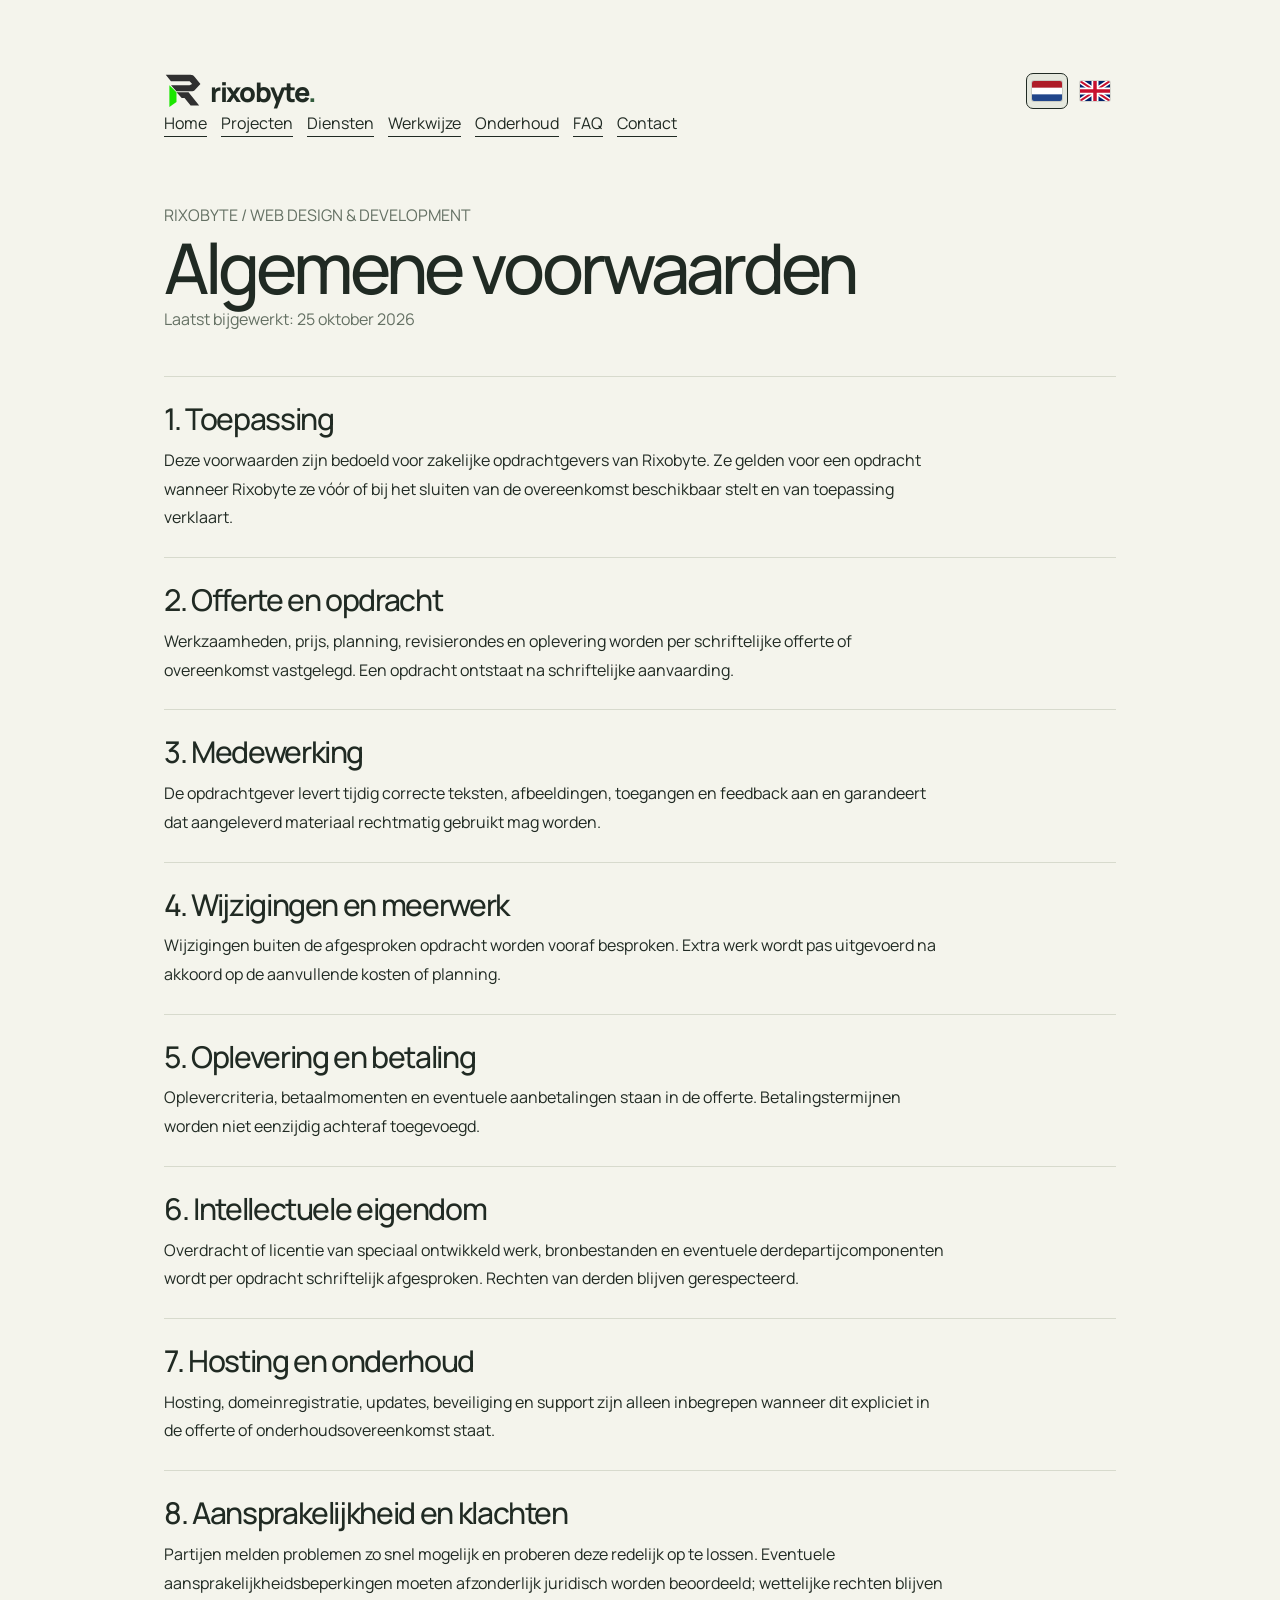
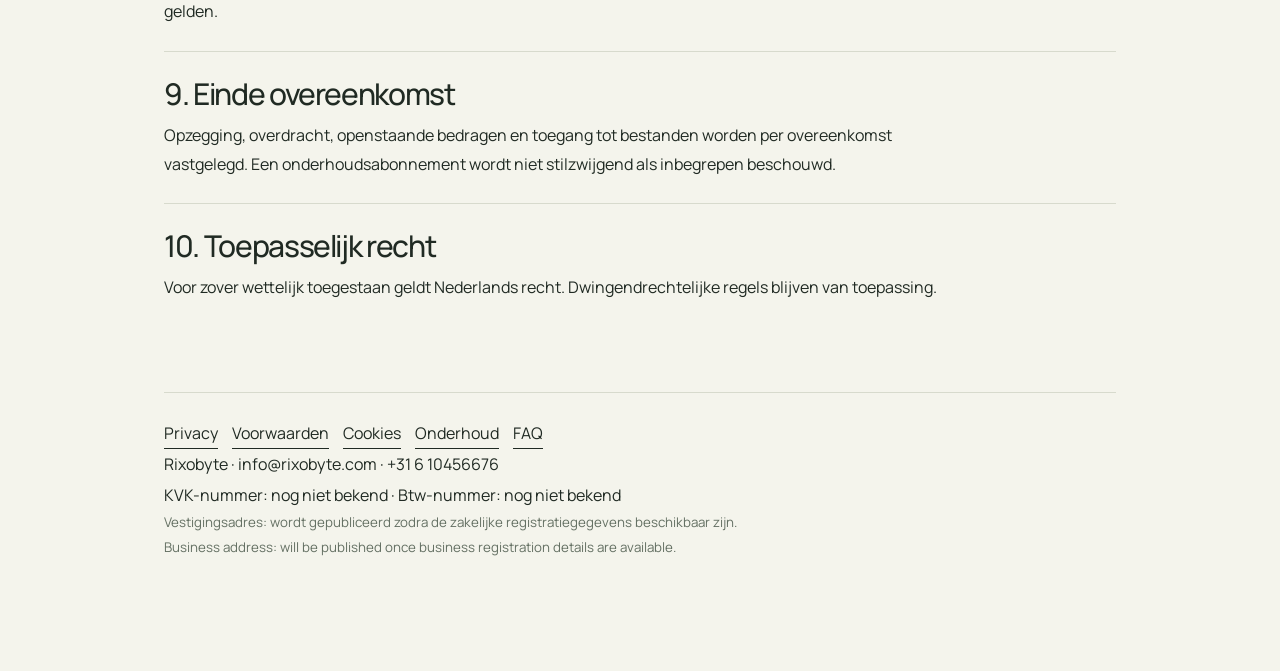
==== algemene-voorwaarden.html @ ba8b885a "Keep new logo on website; original logo only for social profiles" ====
<!doctype html><html lang="nl"><head><meta charset="utf-8"><meta name="viewport" content="width=device-width,initial-scale=1"><meta name="theme-color" content="#f4f4ec"><meta name="description" content="Lees de algemene voorwaarden van Rixobyte voor websiteontwikkeling, offertes, oplevering, betaling en onderhoud."><title>Algemene voorwaarden | Rixobyte</title><link rel="icon" type="image/svg+xml" href="rixobyte-new-logo.svg"><link rel="stylesheet" href="styles.css"><style>.legal-wrap{max-width:1000px;margin:0 auto;padding:72px 24px 110px}.legal-top{display:flex;justify-content:space-between;align-items:center;gap:20px;flex-wrap:wrap}.legal-nav,.legal-links{display:flex;flex-wrap:wrap;gap:14px}.legal-nav a,.legal-links a{color:inherit;text-decoration:none;border-bottom:1px solid currentColor}.legal-hero{margin:65px 0 44px}.legal-hero p{color:#647063}.legal-hero h1{font-size:clamp(36px,6vw,70px);letter-spacing:-.055em;line-height:1.1}.legal-card{padding:25px 0;border-top:1px solid #d7dacd}.legal-card h2{font-size:clamp(21px,3vw,30px);margin:0 0 10px}.legal-card p{line-height:1.8;max-width:780px}.legal-footer{margin-top:65px;padding-top:25px;border-top:1px solid #d7dacd;line-height:1.9}.legal-footer small{display:block;color:#647063}.legal-en{display:none}html[lang=en] .legal-en{display:block}html[lang=en] .legal-nl{display:none}@media(max-width:600px){.legal-wrap{padding-top:30px}.legal-nav{gap:9px;font-size:13px}}</style><link rel="canonical" href="https://www.rixobyte.com/algemene-voorwaarden.html">
<meta property="og:image" content="https://www.rixobyte.com/rixobyte-new-logo.svg">
<meta property="og:image:alt" content="Rixobyte logo">
<meta name="twitter:card" content="summary_large_image">
<meta property="og:title" content="Algemene voorwaarden | Rixobyte">
<meta property="og:description" content="Lees de algemene voorwaarden van Rixobyte voor websiteontwikkeling, offertes, oplevering, betaling en onderhoud.">
<meta property="og:type" content="website">
<meta property="og:url" content="https://www.rixobyte.com/algemene-voorwaarden.html">
</head><body data-site-page="legalTerms"><main class="legal-wrap"><div class="legal-top"><a class="brand" href="index.html" aria-label="Rixobyte home"><img src="rixobyte-new-logo.svg" width="42" height="42" alt=""><span>rixobyte<span class="brand-dot">.</span></span></a><div class="language-switch legal-language-switch" role="group" aria-label="Taal kiezen" data-site-aria-label="chooseLanguage"><button type="button" data-lang="nl" lang="nl" aria-label="Nederlands" title="Nederlands" aria-pressed="true"><svg viewBox="0 0 30 20" aria-hidden="true" focusable="false"><rect width="30" height="20" fill="#21468B"/><rect width="30" height="13.333" fill="#fff"/><rect width="30" height="6.667" fill="#AE1C28"/></svg></button><button type="button" data-lang="en" lang="en" aria-label="English" title="English" aria-pressed="false"><svg viewBox="0 0 30 20" aria-hidden="true" focusable="false"><rect width="30" height="20" fill="#012169"/><path d="M0 0L30 20M30 0L0 20" stroke="#fff" stroke-width="5"/><path d="M0 0L30 20M30 0L0 20" stroke="#C8102E" stroke-width="2"/><path d="M15 0V20M0 10H30" stroke="#fff" stroke-width="7"/><path d="M15 0V20M0 10H30" stroke="#C8102E" stroke-width="3.5"/></svg></button></div></div><nav class="legal-nav" aria-label="Navigatie" data-site-aria-label="navigation"><a href="index.html" data-site-i18n="navHome">Home</a><a href="index.html#projecten" data-site-i18n="navProjects">Projecten</a><a href="index.html#diensten" data-site-i18n="navServices">Diensten</a><a href="index.html#werkwijze" data-site-i18n="navProcess">Werkwijze</a><a href="website-onderhoud.html" data-site-i18n="navMaintenance">Onderhoud</a><a href="veelgestelde-vragen.html" data-site-i18n="navFaq">FAQ</a><a href="index.html#offerte" data-site-i18n="navContact">Contact</a></nav><header class="legal-hero"><p>RIXOBYTE / WEB DESIGN & DEVELOPMENT</p><h1 class="legal-nl">Algemene voorwaarden</h1><h1 class="legal-en">Terms and conditions</h1><p class="legal-nl">Laatst bijgewerkt: 25 oktober 2026</p><p class="legal-en">Last updated: 25 October 2026</p></header><section class="legal-card"><h2 class="legal-nl">1. Toepassing</h2><h2 class="legal-en">1. Scope</h2><p class="legal-nl">Deze voorwaarden zijn bedoeld voor zakelijke opdrachtgevers van Rixobyte. Ze gelden voor een opdracht wanneer Rixobyte ze vóór of bij het sluiten van de overeenkomst beschikbaar stelt en van toepassing verklaart.</p><p class="legal-en">These terms are intended for Rixobyte's business clients. They apply to an engagement when Rixobyte provides and incorporates them before or when the agreement is concluded.</p></section><section class="legal-card"><h2 class="legal-nl">2. Offerte en opdracht</h2><h2 class="legal-en">2. Quotations and orders</h2><p class="legal-nl">Werkzaamheden, prijs, planning, revisierondes en oplevering worden per schriftelijke offerte of overeenkomst vastgelegd. Een opdracht ontstaat na schriftelijke aanvaarding.</p><p class="legal-en">Scope, price, schedule, revision rounds and delivery are defined in a written quotation or agreement. An order is formed upon written acceptance.</p></section><section class="legal-card"><h2 class="legal-nl">3. Medewerking</h2><h2 class="legal-en">3. Client cooperation</h2><p class="legal-nl">De opdrachtgever levert tijdig correcte teksten, afbeeldingen, toegangen en feedback aan en garandeert dat aangeleverd materiaal rechtmatig gebruikt mag worden.</p><p class="legal-en">Clients provide accurate content, access and feedback on time and warrant they have the right to use supplied materials.</p></section><section class="legal-card"><h2 class="legal-nl">4. Wijzigingen en meerwerk</h2><h2 class="legal-en">4. Changes and additional work</h2><p class="legal-nl">Wijzigingen buiten de afgesproken opdracht worden vooraf besproken. Extra werk wordt pas uitgevoerd na akkoord op de aanvullende kosten of planning.</p><p class="legal-en">Changes beyond the agreed scope are discussed in advance. Extra work starts only after approval of additional costs or schedule.</p></section><section class="legal-card"><h2 class="legal-nl">5. Oplevering en betaling</h2><h2 class="legal-en">5. Delivery and payment</h2><p class="legal-nl">Oplevercriteria, betaalmomenten en eventuele aanbetalingen staan in de offerte. Betalingstermijnen worden niet eenzijdig achteraf toegevoegd.</p><p class="legal-en">Delivery criteria, payment milestones and any deposits are stated in the quotation. Payment terms are not imposed retroactively.</p></section><section class="legal-card"><h2 class="legal-nl">6. Intellectuele eigendom</h2><h2 class="legal-en">6. Intellectual property</h2><p class="legal-nl">Overdracht of licentie van speciaal ontwikkeld werk, bronbestanden en eventuele derdepartijcomponenten wordt per opdracht schriftelijk afgesproken. Rechten van derden blijven gerespecteerd.</p><p class="legal-en">Assignment or licensing of custom work, source files and third-party components is agreed in writing per project. Third-party rights remain respected.</p></section><section class="legal-card"><h2 class="legal-nl">7. Hosting en onderhoud</h2><h2 class="legal-en">7. Hosting and maintenance</h2><p class="legal-nl">Hosting, domeinregistratie, updates, beveiliging en support zijn alleen inbegrepen wanneer dit expliciet in de offerte of onderhoudsovereenkomst staat.</p><p class="legal-en">Hosting, domains, updates, security and support are included only if explicitly stated in the quotation or maintenance agreement.</p></section><section class="legal-card"><h2 class="legal-nl">8. Aansprakelijkheid en klachten</h2><h2 class="legal-en">8. Liability and complaints</h2><p class="legal-nl">Partijen melden problemen zo snel mogelijk en proberen deze redelijk op te lossen. Eventuele aansprakelijkheidsbeperkingen moeten afzonderlijk juridisch worden beoordeeld; wettelijke rechten blijven gelden.</p><p class="legal-en">Parties promptly report problems and seek reasonable solutions. Any limitation of liability requires separate legal review; mandatory rights remain unaffected.</p></section><section class="legal-card"><h2 class="legal-nl">9. Einde overeenkomst</h2><h2 class="legal-en">9. Termination</h2><p class="legal-nl">Opzegging, overdracht, openstaande bedragen en toegang tot bestanden worden per overeenkomst vastgelegd. Een onderhoudsabonnement wordt niet stilzwijgend als inbegrepen beschouwd.</p><p class="legal-en">Termination, handover, outstanding fees and file access are set out in each agreement. Maintenance is not assumed to be included.</p></section><section class="legal-card"><h2 class="legal-nl">10. Toepasselijk recht</h2><h2 class="legal-en">10. Governing law</h2><p class="legal-nl">Voor zover wettelijk toegestaan geldt Nederlands recht. Dwingendrechtelijke regels blijven van toepassing.</p><p class="legal-en">Dutch law applies where legally permitted. Mandatory legal protections remain applicable.</p></section><div class="legal-footer"><nav class="legal-links" aria-label="Juridische informatie" data-site-aria-label="legalNavigation"><a href="privacyverklaring.html" data-site-i18n="navPrivacy">Privacy</a><a href="algemene-voorwaarden.html" data-site-i18n="navTerms">Voorwaarden</a><a href="cookiebeleid.html" data-site-i18n="navCookies">Cookies</a><a href="website-onderhoud.html" data-site-i18n="navMaintenance">Onderhoud</a><a href="veelgestelde-vragen.html" data-site-i18n="navFaq">FAQ</a></nav><p>Rixobyte · <a href="mailto:info@rixobyte.com">info@rixobyte.com</a> · <a href="tel:+31610456676">+31 6 10456676</a><br><span data-site-i18n="footerRegistration">KVK-nummer: nog niet bekend · Btw-nummer: nog niet bekend</span></p><small class="legal-nl">Vestigingsadres: wordt gepubliceerd zodra de zakelijke registratiegegevens beschikbaar zijn.</small><small class="legal-en">Business address: will be published once business registration details are available.</small></div></main><script src="language-common.js?v=20261028-1" defer></script></body></html>
---- styles.css ----
/* Rixobyte. Local assets, responsive layouts and progressive enhancement. */
@font-face {
  font-family: Manrope;
  src: url("manrope-400.woff") format("woff");
  font-weight: 400;
  font-display: swap;
}
@font-face {
  font-family: Manrope;
  src: url("manrope-500.woff") format("woff");
  font-weight: 500;
  font-display: swap;
}
@font-face {
  font-family: Manrope;
  src: url("manrope-600.woff") format("woff");
  font-weight: 600;
  font-display: swap;
}
@font-face {
  font-family: Manrope;
  src: url("manrope-700.woff") format("woff");
  font-weight: 700;
  font-display: swap;
}
@font-face {
  font-family: Manrope;
  src: url("manrope-800.woff") format("woff");
  font-weight: 800;
  font-display: swap;
}
:root {
  --paper: #f4f4ec;
  --ink: #202a23;
  --green: #325d3d;
  --dark: #17382b;
  --muted: #646b61;
  --line: #d7dacd;
  --lime: #cee8ac;
  --max: 1248px;
  --gutter: 48px;
  --header: 88px;
  --font: Manrope, Arial, Helvetica, sans-serif;
}
*,
*::before,
*::after {
  box-sizing: border-box;
}
html {
  scroll-behavior: smooth;
  scroll-padding-top: calc(var(--header) + 24px);
  overflow-x: hidden;
}
body {
  margin: 0;
  max-width: 100%;
  overflow-x: hidden;
  color: var(--ink);
  background: var(--paper);
  font-family: var(--font);
  font-size: 16px;
  font-weight: 400;
  line-height: 1.65;
  -webkit-font-smoothing: antialiased;
}
body.menu-open {
  overflow: hidden;
}
button,
input,
select,
textarea {
  font: inherit;
}
button,
a,
input,
select,
textarea,
summary {
  -webkit-tap-highlight-color: transparent;
}
button {
  cursor: pointer;
  color: inherit;
}
a {
  color: inherit;
  text-decoration: none;
}
img,
video,
svg {
  display: block;
  max-width: 100%;
}
h1,
h2,
h3,
p {
  margin: 0;
}
h1,
h2,
h3 {
  font-weight: 500;
  line-height: 1.12;
  letter-spacing: -0.045em;
  text-wrap: balance;
}
h1 {
  font-size: clamp(60px, 7.8vw, 112px);
  line-height: 1.03;
  letter-spacing: -0.065em;
}
h2 {
  font-size: clamp(36px, 4vw, 55px);
}
h3 {
  font-size: 26px;
  letter-spacing: -0.035em;
}
::selection {
  background: var(--lime);
  color: var(--dark);
}
:focus-visible {
  outline: 3px solid #4b7e3d;
  outline-offset: 5px;
}
[hidden] {
  display: none !important;
}
main:focus {
  outline: none;
}
.shell {
  width: min(var(--max), calc(100% - var(--gutter) * 2));
  margin-inline: auto;
}
.section-space {
  padding-block: 104px;
}
.icon {
  width: 22px;
  height: 22px;
  flex: 0 0 22px;
}
.sr-only {
  position: absolute;
  width: 1px;
  height: 1px;
  padding: 0;
  margin: -1px;
  overflow: hidden;
  clip: rect(0, 0, 0, 0);
  white-space: nowrap;
  border: 0;
}
.skip-link {
  position: fixed;
  top: -120px;
  left: 24px;
  padding: 12px 20px;
  background: var(--ink);
  color: white;
  z-index: 1000;
}
.skip-link:focus {
  top: 12px;
}
.eyebrow {
  font-size: 11px;
  font-weight: 600;
  letter-spacing: 0.105em;
  line-height: 1.6;
  text-transform: uppercase;
}
.status-dot {
  display: inline-block;
  width: 7px;
  height: 7px;
  background: var(--green);
  border-radius: 50%;
  margin-right: 9px;
  vertical-align: 1px;
}
.text-link {
  display: inline-flex;
  align-items: center;
  gap: 13px;
  font-size: 14px;
  font-weight: 600;
  line-height: 1.5;
  padding-block: 8px;
}
.text-link .icon {
  width: 19px;
  height: 19px;
  flex-basis: 19px;
  transition: transform 0.2s ease;
}
.text-link:hover .icon {
  transform: translate(2px, -2px);
}
.text-link:hover {
  text-decoration: underline;
  text-underline-offset: 5px;
}
.button {
  display: inline-flex;
  justify-content: center;
  align-items: center;
  gap: 28px;
  min-height: 56px;
  padding: 16px 22px;
  border: 1px solid var(--ink);
  border-radius: 4px;
  background: var(--ink);
  color: var(--paper);
  font-size: 14px;
  font-weight: 600;
  line-height: 1.4;
  transition:
    background 0.18s ease,
    transform 0.18s ease;
  white-space: normal;
}
.button:hover {
  background: var(--green);
  border-color: var(--green);
  transform: translateY(-2px);
}
.button .icon {
  width: 18px;
  height: 18px;
  flex-basis: 18px;
}
.button-small {
  min-height: 44px;
  padding: 12px 18px;
  font-size: 12px;
  gap: 20px;
}
.button:disabled {
  cursor: wait;
  opacity: 0.65;
  transform: none;
}
/* Header */
.site-header {
  position: sticky;
  top: 0;
  z-index: 30;
  background: rgba(244, 244, 236, 0.96);
  border-bottom: 1px solid var(--line);
  backdrop-filter: blur(14px);
}
.header-inner {
  min-height: var(--header);
  display: flex;
  align-items: center;
  justify-content: space-between;
  gap: 28px;
}
.brand {
  display: flex;
  align-items: center;
  gap: 8px;
  flex-shrink: 0;
}
.brand img {
  width: 38px;
  height: 38px;
  object-fit: contain;
}
.brand > span {
  font-size: 27px;
  font-weight: 800;
  letter-spacing: -1.3px;
  line-height: 1;
}
.brand-dot {
  color: var(--green);
}
.main-nav {
  display: flex;
  align-items: center;
  gap: 27px;
  margin-left: auto;
}
.main-nav > a {
  font-size: 12px;
  font-weight: 600;
  position: relative;
  padding-block: 12px;
  white-space: nowrap;
  color: #4c554b;
}
.main-nav > a::after {
  content: "";
  height: 1px;
  background: var(--ink);
  position: absolute;
  inset: auto 0 5px;
  transform: scaleX(0);
  transform-origin: left;
  transition: transform 0.2s;
}
.main-nav > a:hover,
.main-nav > a[aria-current] {
  color: var(--ink);
}
.main-nav > a:hover::after,
.main-nav > a[aria-current]::after {
  transform: scaleX(1);
}
.header-actions {
  display: flex;
  align-items: center;
  gap: 28px;
}
.language-switch {
  display: flex;
  align-items: center;
  gap: 3px;
  line-height: 1;
}
.language-switch button {
  background: none;
  border: 0;
  padding: 14px 4px;
  font-size: 10px;
  font-weight: 700;
  color: #70776d;
  min-height: 44px;
  min-width: 29px;
}
.language-switch button[aria-pressed="true"] {
  color: var(--ink);
  text-decoration: underline;
  text-underline-offset: 4px;
}
.language-switch > span {
  font-size: 10px;
  color: #989e91;
}
.menu-toggle,
.mobile-contact {
  display: none !important;
}
/* Intro */
.hero {
  padding-top: 55px;
}
.hero-topline {
  display: flex;
  align-items: center;
  justify-content: space-between;
  gap: 24px;
  margin-bottom: 36px;
}
.hero-signature {
  color: var(--muted);
  font-size: 10px;
}
.hero-main {
  display: grid;
  grid-template-columns: minmax(0, 1fr) 306px;
  gap: 48px;
  align-items: end;
}
.hero-accent {
  color: var(--green);
}
.hero-aside {
  padding-bottom: 5px;
}
.hero-aside > p:first-child {
  font-size: 15px;
  line-height: 1.8;
  margin-bottom: 27px;
  color: #4c574b;
}
.hero-aside .button {
  width: 100%;
  justify-content: space-between;
}
.hero-note {
  font-size: 11px;
  margin-top: 11px;
  color: var(--muted);
}
.hero-foot {
  margin-top: 51px;
  padding-bottom: 26px;
  display: flex;
  align-items: center;
  justify-content: space-between;
  gap: 20px;
  border-bottom: 1px solid var(--line);
}
.hero-foot > p {
  font-size: 12px;
  color: var(--muted);
}
.hero-foot .text-link {
  font-size: 12px;
}
/* Selected work */
.projects {
  padding-top: 60px;
  padding-bottom: 110px;
  overflow-x: clip;
}
.section-intro {
  display: grid;
  grid-template-columns: minmax(0, 1fr) 308px;
  gap: 80px;
  align-items: end;
  margin-bottom: 43px;
}
.section-intro .eyebrow {
  margin-bottom: 19px;
}
.section-intro h2 {
  max-width: 660px;
}
.section-aside {
  font-size: 13px;
  color: var(--muted);
  line-height: 1.9;
  max-width: 380px;
}
.count {
  display: inline-flex;
  align-items: center;
  justify-content: center;
  min-width: 24px;
  height: 22px;
  border: 1px solid var(--line);
  margin-left: 8px;
  border-radius: 3px;
  font-size: 9px;
  letter-spacing: 0;
}
.project-grid {
  display: flex;
  width: 100%;
  max-width: 100%;
  min-width: 0;
  gap: 30px;
  overflow-x: auto;
  overscroll-behavior-inline: contain;
  scroll-snap-type: x mandatory;
  scrollbar-width: none;
  padding-bottom: 8px;
  scroll-padding-inline: 1px;
}
.project-grid::-webkit-scrollbar {
  display: none;
}
.project-controls {
  display: flex;
  justify-content: flex-end;
  gap: 8px;
  margin-top: -20px;
  margin-bottom: 18px;
}
.project-control {
  display: grid;
  place-items: center;
  width: 42px;
  height: 42px;
  padding: 0;
  border: 1px solid var(--line);
  border-radius: 50%;
  background: transparent;
  transition:
    color 0.2s,
    background 0.2s,
    border-color 0.2s;
}
.project-control:hover:not(:disabled) {
  color: var(--paper);
  background: var(--ink);
  border-color: var(--ink);
}
.project-control:disabled {
  opacity: 0.35;
  cursor: default;
}
.project {
  flex: 0 0 calc((100% - 60px) / 3);
  min-width: 0;
  scroll-snap-align: start;
}
.project-cover {
  display: block;
}
.project-art {
  position: relative;
  height: clamp(265px, 28vw, 370px);
  overflow: hidden;
  border-radius: 5px;
  isolation: isolate;
}
.art-aripa {
  background: #c3cbbb;
}
.project-visit {
  position: absolute;
  right: 18px;
  bottom: 18px;
  width: 44px;
  height: 44px;
  display: grid;
  place-items: center;
  border-radius: 50%;
  background: var(--paper);
  box-shadow: 0 3px 15px #0001;
  transition:
    background 0.2s,
    transform 0.2s;
  z-index: 2;
}
.project-cover:hover .project-visit {
  background: var(--lime);
  transform: rotate(6deg);
}
.art-rijschoolarend {
  background: #dce5eb;
}
.art-akaareno {
  background: #deddd4;
}
.art-glansora {
  background: #d3e6e2;
}
.project-coming-art {
  display: grid;
  place-items: center;
  background: #e3e7db;
}
.project-coming-message {
  display: grid;
  justify-items: center;
  gap: 13px;
  color: #596553;
  font-size: 10px;
  font-weight: 600;
  letter-spacing: 0.1em;
  text-transform: uppercase;
}
.project-coming-plus {
  display: grid;
  place-items: center;
  width: 54px;
  height: 54px;
  border: 1px solid #aab39f;
  border-radius: 50%;
  color: var(--green);
  font-size: 28px;
  font-weight: 400;
  line-height: 1;
}
.project-coming-soon .project-meta .eyebrow {
  color: var(--green);
}
.site-window {
  position: absolute;
  left: 7%;
  width: 86%;
  top: 50%;
  transform: translateY(-47%);
  border: 1px solid #00000016;
  border-radius: 5px;
  overflow: hidden;
  background: #fff;
  box-shadow: 0 20px 26px -14px #22332232;
  transition: transform 0.45s cubic-bezier(0.2, 0.7, 0.2, 1);
}
.project-cover:hover .site-window {
  transform: translateY(-49%);
}
.window-toolbar {
  height: 25px;
  display: flex;
  align-items: center;
  gap: 4px;
  padding: 0 10px;
  background: #fafafa;
  border-bottom: 1px solid #ececec;
}
.window-toolbar i {
  width: 4px;
  height: 4px;
  display: block;
  border: 1px solid #bbc0b8;
  border-radius: 50%;
  flex-shrink: 0;
}
.window-toolbar > span {
  position: absolute;
  left: 25%;
  right: 25%;
  text-align: center;
  font-size: 7px;
  color: #7d857b;
  font-weight: 500;
  letter-spacing: 0.03em;
}
.site-window > img {
  width: 100%;
  height: auto;
  display: block;
}
.project-meta {
  display: flex;
  align-items: center;
  justify-content: space-between;
  gap: 10px;
  margin-top: 22px;
  margin-bottom: 12px;
}
.project-meta .eyebrow {
  font-size: 9px;
  letter-spacing: 0.09em;
  color: var(--muted);
}
.project-number {
  margin-right: 13px;
  color: #757e6e;
}
.project-tag {
  font-size: 10px;
  color: #515f4e;
  line-height: 1.4;
  text-align: right;
}
.project h3 {
  font-size: 26px;
  letter-spacing: -0.035em;
  margin-bottom: 10px;
}
.project h3 > a {
  display: inline-flex;
  position: relative;
  gap: 14px;
  align-items: center;
}
.project h3 .icon {
  width: 18px;
  height: 18px;
  flex-basis: 18px;
  opacity: 0;
  transition: opacity 0.2s;
}
.project:focus-within h3 .icon,
.project:hover h3 .icon {
  opacity: 1;
}
.project-description {
  font-size: 13px;
  line-height: 1.85;
  color: var(--muted);
  max-width: 490px;
}
/* Services */
.dark-section {
  background: var(--dark);
  color: var(--paper);
}
.services {
  padding-block: 105px;
}
.services-grid {
  display: grid;
  grid-template-columns: 1fr 1.3fr;
  gap: 100px;
}
.services-heading .eyebrow {
  color: #bfccaf;
  margin-bottom: 25px;
}
.services-heading h2 {
  max-width: 450px;
}
.services-heading .text-link {
  margin-top: 32px;
}
.light-link {
  color: var(--lime);
  border-bottom: 1px solid #6a8064;
  padding-bottom: 12px;
}
.services-mark {
  display: flex;
  align-items: center;
  gap: 25px;
  line-height: 1;
  font-size: 118px;
  font-weight: 700;
  letter-spacing: -0.08em;
  color: #47604b;
  margin-top: 35px;
  user-select: none;
}
.services-mark > span:last-child {
  font-weight: 400;
  font-size: 106px;
  color: var(--lime);
  padding-bottom: 6px;
}
.service-list {
  border-top: 1px solid #526653;
}
.service-row {
  display: grid;
  grid-template-columns: 23px 1fr 24px;
  gap: 20px;
  padding: 33px 0;
  border-bottom: 1px solid #526653;
}
.service-number {
  font-size: 10px;
  letter-spacing: 0.03em;
  padding-top: 6px;
  color: #b8c6b2;
}
.service-row h3 {
  font-size: 26px;
  letter-spacing: -0.03em;
  margin-bottom: 16px;
}
.service-row p {
  font-size: 13px;
  line-height: 1.9;
  color: #c6d1bd;
}
.service-row .service-detail {
  font-size: 10px;
  margin-top: 18px;
  color: #d3e5bc;
  letter-spacing: 0.04em;
}
.service-row > .icon {
  width: 19px;
  height: 19px;
  flex-basis: 19px;
  margin-top: 5px;
  color: var(--lime);
}
/* Process and maker */
.process .section-intro {
  margin-bottom: 52px;
}
.process-list {
  display: grid;
  grid-template-columns: repeat(4, minmax(0, 1fr));
  padding: 0;
  margin: 0;
  list-style: none;
  border-top: 1px solid var(--line);
}
.process-list > li {
  position: relative;
  padding: 29px 24px 0 0;
}
.process-list > li + li {
  padding-left: 25px;
  border-left: 1px solid var(--line);
}
.process-list > li:last-child {
  padding-right: 0;
}
.step-number {
  font-size: 11px;
  color: var(--muted);
  display: block;
  margin-bottom: 34px;
  font-weight: 600;
}
.process-list h3 {
  font-size: 19px;
  margin-bottom: 14px;
  letter-spacing: -0.025em;
}
.process-list p {
  font-size: 12px;
  line-height: 1.9;
  color: var(--muted);
}
.maker {
  display: grid;
  grid-template-columns: 0.72fr 1.28fr;
  gap: 70px;
  background: #e8ebdf;
  border: 1px solid #e2e5d8;
  border-radius: 4px;
  padding: 56px 65px;
  align-items: center;
}
.maker-symbol {
  display: flex;
  align-items: center;
  justify-content: center;
  flex-direction: column;
}
.maker-symbol img {
  width: 190px;
  height: 190px;
}
.maker-symbol > span {
  font-size: 9px;
  letter-spacing: 0.1em;
  text-transform: uppercase;
  color: var(--muted);
  margin-top: 12px;
}
.maker-copy .eyebrow {
  margin-bottom: 17px;
}
.maker-copy h2 {
  font-size: 43px;
  margin-bottom: 23px;
}
.maker-copy > p:not(.eyebrow) {
  font-size: 14px;
  color: #55614f;
  line-height: 1.85;
  max-width: 580px;
}
.maker-copy .text-link {
  margin-top: 18px;
}
/* Questions */
.faq {
  display: grid;
  grid-template-columns: 1fr 1.3fr;
  gap: 100px;
}
.faq-intro .eyebrow {
  margin-bottom: 19px;
}
.faq-intro h2 {
  margin-bottom: 23px;
}
.faq-intro > p:last-child {
  font-size: 13px;
  color: var(--muted);
  max-width: 310px;
  line-height: 1.9;
}
.faq-list {
  border-top: 1px solid var(--line);
}
.faq-list details {
  border-bottom: 1px solid var(--line);
}
.faq-list summary {
  cursor: pointer;
  list-style: none;
  display: flex;
  align-items: center;
  justify-content: space-between;
  gap: 25px;
  padding: 24px 0;
  font-size: 15px;
  line-height: 1.7;
  font-weight: 500;
}
.faq-list summary::-webkit-details-marker {
  display: none;
}
.faq-plus {
  width: 15px;
  height: 15px;
  position: relative;
  flex: 0 0 15px;
}
.faq-plus::before,
.faq-plus::after {
  content: "";
  position: absolute;
  top: 7px;
  left: 0;
  width: 15px;
  height: 1px;
  background: currentColor;
}
.faq-plus::after {
  transform: rotate(90deg);
  transition: transform 0.2s;
}
details[open] .faq-plus::after {
  transform: rotate(0);
}
.faq-list details > p {
  font-size: 13px;
  line-height: 1.9;
  color: var(--muted);
  padding: 0 35px 25px 0;
  max-width: 560px;
}
/* Contact */
.contact {
  padding-block: 105px;
  background: #e5eadc;
  border-block: 1px solid #d7ddce;
}
.contact-grid {
  display: grid;
  grid-template-columns: 1fr 1.1fr;
  gap: 100px;
}
.contact-copy .eyebrow {
  margin-bottom: 25px;
}
.contact-copy h2 {
  font-size: clamp(38px, 3.8vw, 54px);
  line-height: 1.14;
  margin-bottom: 27px;
}
.contact-copy > p:not(.eyebrow) {
  max-width: 395px;
  font-size: 14px;
  color: #58634f;
  line-height: 1.9;
}
.contact-email {
  display: inline-flex;
  align-items: center;
  gap: 14px;
  font-size: clamp(14px, 1.4vw, 20px);
  font-weight: 500;
  letter-spacing: -0.035em;
  border-bottom: 1px solid #75866b;
  padding-bottom: 7px;
  margin-top: 34px;
  overflow-wrap: anywhere;
}
.contact-email .icon {
  width: 18px;
  height: 18px;
  flex-basis: 18px;
}
.contact-person {
  margin-top: 46px;
  display: flex;
  align-items: center;
  gap: 14px;
}
.person-initials {
  width: 45px;
  height: 45px;
  background: #cbd4be;
  border-radius: 50%;
  display: grid;
  place-items: center;
  font-size: 12px;
  font-weight: 600;
}
.contact-person > div {
  display: grid;
  gap: 2px;
}
.contact-person strong {
  font-size: 12px;
  font-weight: 600;
}
.contact-person > div > span {
  font-size: 10px;
  color: var(--muted);
}
.quote-form {
  min-width: 0;
}
.form-intro {
  font-size: 20px;
  font-weight: 500;
  letter-spacing: -0.04em;
  margin-bottom: 25px;
}
.form-row {
  display: grid;
  grid-template-columns: 1fr 1fr;
  gap: 22px;
}
.field {
  min-width: 0;
  margin-bottom: 20px;
}
.field > label {
  display: flex;
  align-items: baseline;
  justify-content: space-between;
  gap: 6px;
  font-size: 11px;
  font-weight: 600;
  margin-bottom: 8px;
}
.field > label small {
  font-size: 9px;
  font-weight: 400;
  color: #677460;
}
.field input,
.field select,
.field textarea {
  display: block;
  width: 100%;
  max-width: 100%;
  background: #f4f5ee;
  border: 1px solid #ccd4c1;
  border-radius: 3px;
  color: var(--ink);
  padding: 12px 13px;
  min-height: 46px;
  font-size: 12px;
  outline-offset: 2px;
  transition:
    border-color 0.2s,
    box-shadow 0.2s;
}
.field input:focus,
.field select:focus,
.field textarea:focus {
  outline: 2px solid #587744;
  outline-offset: 1px;
}
.field input::placeholder,
.field textarea::placeholder {
  color: #77816f;
  opacity: 1;
}
.field textarea {
  resize: vertical;
  min-height: 120px;
  line-height: 1.8;
}
.field select {
  padding-right: 25px;
}
.field [aria-invalid="true"] {
  border-color: #a83b27;
}
.field-error {
  display: block;
  font-size: 10px;
  color: #8d2f23;
  margin-top: 5px;
  line-height: 1.6;
}
.field-error:empty {
  display: none;
}
.honeypot {
  display: none;
}
.form-bottom {
  display: flex;
  align-items: center;
  gap: 20px;
  margin-top: 4px;
}
.form-bottom .button {
  font-size: 12px;
  min-height: 50px;
  gap: 24px;
  padding: 14px 18px;
  flex-shrink: 0;
}
.form-bottom > p {
  font-size: 10px;
  line-height: 1.7;
  color: #5f6e56;
  max-width: 160px;
}
.form-privacy {
  font-size: 9px;
  line-height: 1.9;
  color: #5f6e56;
  margin-top: 19px;
}
.form-privacy a,
.privacy-copy a {
  text-decoration: underline;
  text-underline-offset: 3px;
}
.form-status {
  font-size: 12px;
  line-height: 1.7;
  margin-top: 18px;
  padding: 12px 15px;
  border: 1px solid #91a580;
  background: #edf2e6;
  color: #233f24;
}
.form-status:empty {
  display: none;
}
.form-status[data-state="error"] {
  border-color: #bc8f7c;
  background: #f6e9e2;
  color: #812c1e;
}
.email-fallback {
  font-size: 12px;
  margin-top: 5px;
}
.form-noscript {
  font-size: 12px;
  margin-top: 14px;
}
/* Footer */
.site-footer {
  padding-top: 44px;
  padding-bottom: 28px;
  background: var(--paper);
}
.footer-top,
.footer-bottom {
  display: flex;
  align-items: center;
  justify-content: space-between;
  gap: 24px;
}
.footer-top > p {
  font-size: 11px;
  color: var(--muted);
}
.footer-top .text-link {
  font-size: 11px;
}
.footer-wordmark {
  font-size: clamp(85px, 17.3vw, 246px);
  font-weight: 700;
  line-height: 1.22;
  letter-spacing: -0.075em;
  margin: 20px 0 27px;
  white-space: nowrap;
  color: var(--dark);
}
.footer-wordmark > span {
  color: #79a65c;
}
.footer-bottom {
  border-top: 1px solid var(--line);
  padding-top: 22px;
}
.footer-bottom > p {
  font-size: 10px;
  color: var(--muted);
}
.footer-bottom > div {
  display: flex;
  align-items: center;
  gap: 26px;
  font-size: 10px;
}
.footer-bottom a {
  display: inline-flex;
  align-items: center;
  gap: 5px;
  min-height: 30px;
}
.footer-bottom a:hover {
  text-decoration: underline;
  text-underline-offset: 3px;
}
.footer-bottom .icon {
  width: 12px;
  height: 12px;
  flex-basis: 12px;
}
/* About */
.info-hero {
  padding-top: 35px;
  padding-bottom: 70px;
}
.back-link {
  font-size: 11px;
  margin-bottom: 50px;
  color: var(--muted);
}
.info-hero > .eyebrow {
  margin-bottom: 25px;
}
.info-hero h1 {
  font-size: clamp(60px, 8vw, 115px);
}
.info-lead {
  display: grid;
  grid-template-columns: 1fr 210px;
  gap: 100px;
  align-items: end;
  margin-top: 43px;
}
.info-lead > p {
  font-size: 21px;
  line-height: 1.7;
  max-width: 790px;
  letter-spacing: -0.025em;
}
.info-lead > .eyebrow {
  line-height: 2;
  color: var(--muted);
}
.about-grid {
  display: grid;
  grid-template-columns: 0.9fr 1.1fr;
  align-items: center;
  gap: 100px;
}
.about-art {
  background: #e5eadc;
  aspect-ratio: 1.05;
  display: flex;
  align-items: center;
  justify-content: center;
  flex-direction: column;
  border-radius: 4px;
}
.about-art img {
  width: 58%;
  height: auto;
}
.about-art > span {
  font-size: 9px;
  margin-top: 30px;
  color: #56654b;
}
.about-content h2 {
  margin-bottom: 27px;
  font-size: 43px;
}
.about-content > p {
  font-size: 14px;
  line-height: 1.95;
  color: var(--muted);
  margin-bottom: 18px;
}
.about-content .text-link {
  margin-top: 8px;
}
.info-details {
  display: grid;
  grid-template-columns: 0.9fr 1.1fr;
  gap: 100px;
}
.info-details .eyebrow {
  margin-bottom: 20px;
}
.info-details dl {
  margin: 0;
  border-top: 1px solid var(--line);
}
.info-details dl > div {
  display: grid;
  grid-template-columns: 150px 1fr;
  gap: 20px;
  padding-block: 20px;
  border-bottom: 1px solid var(--line);
  font-size: 12px;
}
.info-details dt {
  color: var(--muted);
}
.info-details dd {
  margin: 0;
  overflow-wrap: anywhere;
}
.info-details dd a {
  display: flex;
  gap: 12px;
  align-items: center;
}
.info-details .icon {
  width: 14px;
  height: 14px;
  flex-basis: 14px;
}
.privacy-section {
  padding-block: 90px;
  background: #e8ebdf;
  border-block: 1px solid #d7ddce;
}
.privacy-grid {
  display: grid;
  grid-template-columns: 0.9fr 1.1fr;
  gap: 100px;
}
.privacy-grid .eyebrow {
  margin-bottom: 21px;
}
.privacy-grid h2 {
  margin-bottom: 25px;
}
.privacy-grid > div:first-child > p:not(.eyebrow) {
  font-size: 13px;
  color: var(--muted);
  margin-bottom: 15px;
}
.privacy-grid .text-link {
  font-size: 13px;
  overflow-wrap: anywhere;
}
.privacy-copy h3 {
  font-size: 21px;
  margin-block: 26px 13px;
}
.privacy-copy h3:first-child {
  margin-top: 0;
}
.privacy-copy p {
  font-size: 12px;
  line-height: 1.9;
  color: #58634f;
  margin-bottom: 13px;
}
.info-cta {
  display: flex;
  align-items: center;
  justify-content: space-between;
  gap: 40px;
  border-bottom: 1px solid var(--line);
}
.info-cta h2 {
  max-width: 740px;
}
.info-cta .button {
  flex-shrink: 0;
}
/* Content stays visible even if an optional enhancement cannot load. */
@media (prefers-reduced-motion: no-preference) {
  .hero-main {
    animation: enter 0.65s ease both;
  }
  @keyframes enter {
    from {
      opacity: 0.6;
      transform: translateY(12px);
    }
    to {
      opacity: 1;
      transform: translateY(0);
    }
  }
}
@media (min-width: 1800px) {
  :root {
    --max: 1380px;
  }
  .project-art {
    height: 405px;
  }
  .hero-main {
    grid-template-columns: 1fr 350px;
  }
  h1 {
    font-size: 122px;
  }
  .hero-aside > p:first-child {
    font-size: 17px;
  }
}
@media (max-width: 1100px) {
  :root {
    --gutter: 30px;
  }
  .header-inner {
    gap: 20px;
  }
  .main-nav {
    gap: 19px;
  }
  .header-actions {
    gap: 15px;
  }
  .header-cta {
    gap: 10px;
    padding-inline: 12px;
  }
  .brand > span {
    font-size: 24px;
  }
  .brand img {
    width: 33px;
    height: 33px;
  }
  .hero-main {
    grid-template-columns: 1fr 265px;
    gap: 26px;
  }
  .hero-aside > p:first-child {
    font-size: 13px;
  }
  .hero-aside .button {
    font-size: 12px;
    gap: 14px;
  }
  h1 {
    font-size: clamp(59px, 7.8vw, 98px);
  }
  .section-intro {
    gap: 45px;
    grid-template-columns: 1fr 270px;
  }
  .services-grid,
  .faq,
  .contact-grid,
  .about-grid,
  .info-details,
  .privacy-grid {
    gap: 55px;
  }
  .service-row {
    gap: 13px;
  }
  .service-row h3 {
    font-size: 23px;
  }
  .maker {
    padding: 45px;
    gap: 40px;
  }
  .maker-copy h2 {
    font-size: 36px;
  }
  .contact-email {
    font-size: 16px;
  }
  .form-row {
    gap: 14px;
  }
  .form-bottom {
    flex-wrap: wrap;
    gap: 12px;
  }
  .form-bottom > p {
    max-width: none;
  }
  .process-list h3 {
    font-size: 17px;
  }
  .process-list > li {
    padding-right: 17px;
  }
  .process-list > li + li {
    padding-left: 17px;
  }
  .project-meta {
    align-items: flex-start;
  }
  .project-tag {
    max-width: 115px;
  }
}
@media (max-width: 850px) {
  :root {
    --header: 75px;
  }
  .header-cta {
    display: none;
  }
  .main-nav {
    gap: 22px;
  }
  .header-actions {
    margin-left: 7px;
  }
  .hero {
    padding-top: 38px;
  }
  .hero-main {
    grid-template-columns: 1fr;
  }
  .hero-main h1 {
    font-size: 80px;
  }
  .hero-aside {
    display: grid;
    grid-template-columns: 1fr 245px;
    gap: 5px 35px;
    align-items: start;
    margin-top: 7px;
  }
  .hero-aside > p:first-child {
    grid-row: span 2;
    font-size: 14px;
    margin: 0;
  }
  .hero-aside .button {
    font-size: 12px;
  }
  .hero-note {
    grid-column: 2;
    margin-top: 0;
  }
  .hero-foot {
    margin-top: 35px;
  }
  .section-intro {
    grid-template-columns: 1fr;
    gap: 20px;
  }
  .section-aside {
    max-width: 520px;
  }
  .section-intro h2 {
    font-size: 44px;
    max-width: 580px;
  }
  .project-grid {
    gap: 22px;
  }
  .project {
    flex-basis: calc((100% - 22px) / 2);
  }
  .project-art {
    height: 265px;
  }
  .project-meta {
    flex-direction: column;
    gap: 5px;
    margin-bottom: 12px;
  }
  .project-tag {
    max-width: none;
  }
  .project h3 {
    font-size: 23px;
  }
  .project h3 .icon {
    opacity: 1;
  }
  .services-grid {
    grid-template-columns: 1fr 1.2fr;
    gap: 45px;
  }
  .services-heading h2 {
    font-size: 38px;
  }
  .service-row {
    grid-template-columns: 18px 1fr;
    gap: 12px;
  }
  .service-row > .icon {
    display: none;
  }
  .service-row h3 {
    font-size: 21px;
  }
  .process-list {
    grid-template-columns: repeat(2, minmax(0, 1fr));
    row-gap: 34px;
  }
  .process-list > li:nth-child(3) {
    padding-left: 0;
    border-left: 0;
  }
  .process-list > li {
    padding-right: 28px;
  }
  .process-list > li + li {
    padding-left: 28px;
  }
  .process-list h3 {
    font-size: 20px;
  }
  .step-number {
    margin-bottom: 23px;
  }
  .maker {
    gap: 30px;
    padding: 35px;
  }
  .maker-symbol img {
    width: 150px;
    height: 150px;
  }
  .maker-copy h2 {
    font-size: 33px;
  }
  .maker-copy > p:not(.eyebrow) {
    font-size: 12px;
  }
  .maker-symbol > span {
    font-size: 8px;
  }
  .faq {
    grid-template-columns: 1fr;
    gap: 35px;
  }
  .faq-intro > p:last-child {
    max-width: 420px;
  }
  .faq-list details > p {
    max-width: none;
  }
  .contact-grid {
    grid-template-columns: 1fr;
    gap: 45px;
  }
  .contact-copy {
    position: relative;
  }
  .contact-copy h2 {
    font-size: 51px;
  }
  .contact-copy > p:not(.eyebrow) {
    max-width: 440px;
  }
  .contact-person {
    margin-top: 26px;
  }
  .contact-email {
    margin-top: 22px;
    font-size: 19px;
  }
  .quote-form {
    border-top: 1px solid #cbd4c0;
    padding-top: 32px;
  }
  .form-bottom {
    flex-wrap: nowrap;
    gap: 20px;
  }
  .form-bottom > p {
    max-width: 200px;
  }
  .form-row {
    gap: 24px;
  }
  .about-grid,
  .info-details,
  .privacy-grid {
    gap: 40px;
  }
  .about-content h2 {
    font-size: 36px;
  }
  .info-lead {
    grid-template-columns: 1fr 120px;
    gap: 35px;
  }
  .info-lead > p {
    font-size: 18px;
  }
  .info-details dl > div {
    grid-template-columns: 110px 1fr;
    gap: 12px;
  }
  .privacy-grid {
    grid-template-columns: 1fr;
    gap: 40px;
  }
  .privacy-copy {
    max-width: 620px;
  }
  .info-cta h2 {
    font-size: 38px;
  }
}
@media (max-width: 600px) {
  :root {
    --gutter: 22px;
    --header: 72px;
  }
  body {
    font-size: 15px;
  }
  .section-space {
    padding-block: 70px;
  }
  .hero .eyebrow {
    font-size: 9px;
  }
  .eyebrow {
    font-size: 10px;
  }
  .brand > span {
    font-size: 25px;
  }
  .brand img {
    width: 34px;
    height: 34px;
  }
  .header-inner {
    gap: 12px;
    flex-wrap: wrap;
  }
  .header-actions {
    gap: 15px;
    margin-left: auto;
  }
  .language-switch {
    gap: 0;
  }
  .js .menu-toggle {
    display: flex !important;
    width: 37px;
    height: 44px;
    background: none;
    border: 0;
    padding: 10px 6px;
    justify-content: center;
    flex-direction: column;
    gap: 6px;
    position: relative;
    z-index: 32;
  }
  .menu-toggle > span {
    display: block;
    width: 25px;
    height: 1px;
    background: var(--ink);
    transition: transform 0.2s;
  }
  .menu-toggle[aria-expanded="true"] > span:first-child {
    transform: translateY(3.5px) rotate(45deg);
  }
  .menu-toggle[aria-expanded="true"] > span:last-child {
    transform: translateY(-3.5px) rotate(-45deg);
  }
  .main-nav {
    width: 100%;
    order: 3;
    margin-left: 0;
    justify-content: space-between;
    gap: 10px;
    flex-wrap: wrap;
    padding-bottom: 12px;
  }
  .js .main-nav {
    display: none;
    position: fixed;
    left: 0;
    right: 0;
    top: var(--header);
    height: calc(100dvh - var(--header));
    padding: 30px var(--gutter) 80px;
    background: var(--paper);
    flex-direction: column;
    align-items: stretch;
    justify-content: flex-start;
    gap: 0;
    overflow-y: auto;
  }
  .js .main-nav.is-open {
    display: flex;
  }
  .js .main-nav > a {
    font-size: 32px;
    font-weight: 500;
    padding: 20px 0;
    letter-spacing: -0.04em;
    border-bottom: 1px solid var(--line);
  }
  .main-nav > a::after {
    display: none;
  }
  .js .mobile-contact {
    display: block !important;
  }
  .hero {
    padding-top: 30px;
  }
  .hero-signature {
    display: none;
  }
  .hero-topline {
    margin-bottom: 25px;
  }
  .hero-main {
    gap: 22px;
  }
  .hero-main h1 {
    font-size: clamp(39px, 10.9vw, 65px);
    line-height: 1.08;
    letter-spacing: -0.057em;
  }
  .hero-aside {
    display: block;
    margin-top: 0;
  }
  .hero-aside > p:first-child {
    font-size: 14px;
    line-height: 1.85;
    max-width: 375px;
    margin-bottom: 24px;
  }
  .hero-aside .button {
    width: auto;
    min-width: 255px;
    font-size: 13px;
    gap: 30px;
  }
  .hero-note {
    margin-top: 11px;
    font-size: 10px;
  }
  .hero-foot {
    margin-top: 29px;
    padding-bottom: 20px;
    gap: 14px;
  }
  .hero-foot > p {
    font-size: 10px;
    max-width: 175px;
  }
  .hero-foot .text-link {
    font-size: 10px;
    gap: 9px;
    white-space: nowrap;
  }
  .hero-foot .icon {
    width: 15px;
    height: 15px;
    flex-basis: 15px;
  }
  .projects {
    padding-top: 42px;
    padding-bottom: 70px;
  }
  .section-intro {
    gap: 19px;
    margin-bottom: 30px;
  }
  .section-intro .eyebrow {
    margin-bottom: 16px;
  }
  .section-intro h2 {
    font-size: 35px;
    letter-spacing: -0.045em;
  }
  .section-aside {
    font-size: 12px;
    line-height: 1.8;
    max-width: 360px;
  }
  .project-grid {
    gap: 18px;
  }
  .project {
    flex-basis: min(86%, 360px);
  }
  .project-art {
    height: auto;
    aspect-ratio: 1.4;
  }
  .project-visit {
    width: 38px;
    height: 38px;
    right: 14px;
    bottom: 14px;
  }
  .project-visit .icon {
    width: 19px;
    height: 19px;
  }
  .project-meta {
    flex-direction: row;
    gap: 10px;
    margin-top: 18px;
    margin-bottom: 9px;
  }
  .project-meta .eyebrow {
    font-size: 8px;
  }
  .project-tag {
    font-size: 9px;
    max-width: 140px;
  }
  .project h3 {
    font-size: 25px;
    margin-bottom: 9px;
  }
  .project-description {
    font-size: 12px;
    line-height: 1.85;
  }
  .window-toolbar {
    height: 22px;
  }
  .services {
    padding-block: 65px;
  }
  .services-grid {
    grid-template-columns: 1fr;
    gap: 35px;
  }
  .services-heading h2 {
    font-size: 39px;
    max-width: 375px;
  }
  .services-heading .eyebrow {
    margin-bottom: 20px;
  }
  .services-heading .text-link {
    margin-top: 22px;
    font-size: 13px;
  }
  .services-mark {
    display: none;
  }
  .service-row {
    grid-template-columns: 20px 1fr 18px;
    gap: 14px;
    padding-block: 28px;
  }
  .service-row > .icon {
    display: block;
    width: 17px;
    height: 17px;
  }
  .service-row h3 {
    font-size: 23px;
    margin-bottom: 13px;
  }
  .service-row p {
    font-size: 12px;
    line-height: 1.85;
  }
  .service-row .service-detail {
    font-size: 9px;
  }
  .process .section-intro {
    margin-bottom: 32px;
  }
  .process-list {
    grid-template-columns: 1fr;
    gap: 0;
    border: 0;
  }
  .process-list > li,
  .process-list > li + li {
    display: grid;
    grid-template-columns: 32px 1fr;
    gap: 9px 18px;
    padding: 23px 0;
    border: 0;
    border-top: 1px solid var(--line);
  }
  .step-number {
    grid-row: span 2;
    margin: 0;
    padding-top: 3px;
  }
  .process-list h3 {
    font-size: 22px;
    margin: 0;
  }
  .process-list p {
    font-size: 12px;
    grid-column: 2;
    line-height: 1.8;
  }
  .process-list > li:last-child {
    padding-bottom: 0;
  }
  .maker {
    padding: 28px;
    grid-template-columns: 1fr;
    gap: 26px;
  }
  .maker-symbol {
    display: none;
  }
  .maker-copy .eyebrow {
    font-size: 9px;
  }
  .maker-copy h2 {
    font-size: 33px;
    max-width: 285px;
    margin-bottom: 18px;
  }
  .maker-copy > p:not(.eyebrow) {
    font-size: 13px;
  }
  .maker-copy .text-link {
    font-size: 12px;
  }
  .faq {
    gap: 28px;
  }
  .faq-intro h2 {
    font-size: 38px;
    margin-bottom: 18px;
  }
  .faq-intro > p:last-child {
    font-size: 12px;
  }
  .faq-list summary {
    font-size: 13px;
    gap: 18px;
    padding: 21px 0;
  }
  .faq-list details > p {
    font-size: 12px;
    padding-right: 20px;
  }
  .faq-plus {
    flex-basis: 13px;
  }
  .contact {
    padding-block: 65px;
  }
  .contact-copy h2 {
    font-size: 40px;
    letter-spacing: -0.05em;
  }
  .contact-copy > p:not(.eyebrow) {
    font-size: 13px;
  }
  .contact-copy .eyebrow {
    margin-bottom: 22px;
  }
  .contact-email {
    font-size: 18px;
    gap: 9px;
  }
  .contact-person {
    margin-top: 28px;
  }
  .form-row {
    grid-template-columns: 1fr;
    gap: 0;
  }
  .field {
    margin-bottom: 18px;
  }
  .field input,
  .field select,
  .field textarea {
    font-size: 16px;
    min-height: 50px;
    padding: 12px;
  }
  .field textarea {
    min-height: 130px;
  }
  .field > label {
    font-size: 12px;
  }
  .field > label small {
    font-size: 10px;
  }
  .form-intro {
    font-size: 23px;
    margin-bottom: 25px;
  }
  .form-bottom {
    display: block;
  }
  .form-bottom .button {
    font-size: 14px;
    min-height: 54px;
    width: 100%;
    justify-content: space-between;
  }
  .form-bottom > p {
    max-width: none;
    font-size: 10px;
    margin-top: 12px;
    text-align: center;
  }
  .form-privacy {
    font-size: 10px;
    line-height: 1.8;
    margin-top: 19px;
  }
  .field-error {
    font-size: 11px;
  }
  .site-footer {
    padding-top: 28px;
    padding-bottom: 24px;
  }
  .footer-top {
    align-items: flex-start;
    gap: 12px;
  }
  .footer-top > p {
    font-size: 9px;
    max-width: 170px;
  }
  .footer-top .text-link {
    font-size: 9px;
    white-space: nowrap;
    gap: 5px;
    padding-top: 0;
  }
  .footer-top .icon {
    width: 14px;
    height: 14px;
    flex-basis: 14px;
  }
  .footer-wordmark {
    font-size: 17.1vw;
    letter-spacing: -0.075em;
    margin: 21px 0 26px;
    line-height: 1.2;
  }
  .footer-bottom {
    display: block;
    padding-top: 18px;
  }
  .footer-bottom > div {
    gap: 22px;
    flex-wrap: wrap;
    margin-top: 8px;
    font-size: 10px;
  }
  .footer-bottom > p {
    font-size: 9px;
  }
  .info-hero {
    padding-top: 25px;
    padding-bottom: 42px;
  }
  .back-link {
    margin-bottom: 35px;
  }
  .info-hero h1 {
    font-size: clamp(48px, 13vw, 76px);
    letter-spacing: -0.065em;
  }
  .info-hero > .eyebrow {
    margin-bottom: 23px;
  }
  .info-lead {
    display: block;
    margin-top: 27px;
  }
  .info-lead > p {
    font-size: 17px;
    line-height: 1.8;
  }
  .info-lead > .eyebrow {
    display: block;
    margin-top: 20px;
    font-size: 9px;
  }
  .about-grid {
    grid-template-columns: 1fr;
    gap: 32px;
  }
  .about-art {
    aspect-ratio: 1.25;
  }
  .about-art img {
    width: 47%;
  }
  .about-art > span {
    font-size: 8px;
    margin-top: 14px;
  }
  .about-content h2 {
    font-size: 34px;
    margin-bottom: 22px;
  }
  .about-content > p {
    font-size: 13px;
  }
  .info-details {
    grid-template-columns: 1fr;
    gap: 30px;
  }
  .info-details h2 {
    font-size: 37px;
  }
  .info-details dl > div {
    grid-template-columns: 104px 1fr;
    gap: 15px;
    font-size: 11px;
    padding-block: 18px;
  }
  .info-details dd a {
    gap: 8px;
  }
  .privacy-section {
    padding-block: 65px;
  }
  .privacy-grid {
    gap: 35px;
  }
  .privacy-grid h2 {
    font-size: 37px;
  }
  .privacy-grid .text-link {
    font-size: 12px;
  }
  .privacy-copy h3 {
    font-size: 21px;
  }
  .privacy-copy p {
    font-size: 12px;
  }
  .info-cta {
    display: block;
  }
  .info-cta h2 {
    font-size: 38px;
    max-width: 370px;
  }
  .info-cta .button {
    margin-top: 27px;
  }
}
@media (max-width: 360px) {
  :root {
    --gutter: 18px;
  }
  .header-actions {
    gap: 8px;
  }
  .brand > span {
    font-size: 23px;
  }
  .hero-main h1 {
    font-size: 10.9vw;
  }
  .contact-copy h2 {
    font-size: 35px;
  }
  .contact-email {
    font-size: 15px;
  }
  .project-meta {
    flex-direction: column;
    gap: 4px;
  }
  .footer-bottom > div {
    gap: 18px;
  }
  .info-details dl > div {
    grid-template-columns: 90px 1fr;
    gap: 10px;
  }
  .maker {
    padding: 25px;
  }
}
@media (prefers-reduced-motion: reduce) {
  html {
    scroll-behavior: auto;
  }
  *,
  *::before,
  *::after {
    animation: none !important;
    transition: none !important;
    scroll-behavior: auto !important;
  }
}
@media (forced-colors: active) {
  .button {
    border: 1px solid ButtonText;
  }
  .project-art,
  .maker {
    border: 1px solid CanvasText;
  }
  .status-dot {
    background: CanvasText;
  }
}
@media print {
  .site-header,
  .hero-aside .button,
  .quote-form,
  .footer-wordmark,
  .footer-top .text-link,
  .menu-toggle {
    display: none !important;
  }
  body {
    background: white;
    color: black;
  }
  .shell {
    width: 100%;
  }
  .section-space,
  .services,
  .contact {
    padding-block: 30px;
  }
  .hero {
    padding-top: 0;
  }
  .hero-main {
    display: block;
  }
  h1 {
    font-size: 48px;
  }
  h2 {
    font-size: 30px;
  }
  .project-art {
    height: 190px;
  }
  .project-grid {
    gap: 25px;
  }
  .project {
    break-inside: avoid;
  }
  .services-grid,
  .contact-grid {
    display: block;
  }
  .dark-section {
    background: white;
    color: black;
  }
  .service-row p,
  .service-number,
  .service-row .service-detail {
    color: black;
  }
  .services-mark {
    display: none;
  }
  .site-footer {
    padding-top: 15px;
  }
}

/* Rixobyte contact details: clear mobile-friendly stacked links */
.contact-methods{display:grid;gap:8px;margin:26px 0 30px;max-width:520px}
.contact-method{display:flex;align-items:center;gap:16px;padding:12px 4px;color:inherit;text-decoration:none;border-radius:12px;min-width:0;transition:background .2s ease,transform .2s ease}
.contact-method:hover,.contact-method:focus-visible{background:rgba(47,83,55,.06);transform:translateX(2px)}
.contact-method-icon{width:50px;height:50px;flex:0 0 50px;display:grid;place-items:center;border-radius:50%;background:rgba(60,96,58,.11);color:#254b37}
.contact-method-icon svg{width:23px;height:23px}
.contact-method-copy{display:flex;flex-direction:column;gap:3px;min-width:0}
.contact-method-copy strong{font-size:clamp(16px,2.8vw,20px);font-weight:600;overflow-wrap:anywhere;line-height:1.3}
.contact-method-copy small{font-size:14px;color:#647063;line-height:1.35}
.contact-method-arrow{width:20px;height:20px;flex:0 0 20px;margin-left:auto;opacity:.75}
@media(max-width:480px){.contact-method{gap:12px}.contact-method-icon{width:44px;height:44px;flex-basis:44px}.contact-method-copy strong{font-size:16px}.contact-method-copy small{font-size:13px}}

/* Footer: legal and business information */
.rixobyte-legal-links{display:flex;flex-wrap:wrap;gap:12px 22px;padding:16px 0 10px;border-top:1px solid rgba(255,255,255,.18)}
.rixobyte-legal-links a{color:inherit;text-decoration:none;font-size:13px;opacity:.85}
.rixobyte-legal-links a:hover,.rixobyte-legal-links a:focus-visible{text-decoration:underline;opacity:1}
.rixobyte-registration{font-size:12px;opacity:.8;margin:5px 0 22px}

/* Structured Rixobyte footer */
.site-footer .rix-footer-grid{display:grid;grid-template-columns:minmax(240px,1.55fr) repeat(3,minmax(145px,1fr));gap:clamp(24px,3.5vw,64px);padding:60px 0 50px;align-items:start}
.site-footer .rix-footer-intro h2{font-size:clamp(46px,5vw,88px);letter-spacing:-.075em;line-height:1;margin:0 0 20px;font-weight:800}
.site-footer .rix-footer-intro h2 span{color:#76a460}
.site-footer .rix-footer-intro>p{margin:0 0 12px;font-size:16px}
.site-footer .rix-footer-intro .rix-footer-sub{opacity:.75;line-height:1.8;font-size:14px}
.site-footer .rix-footer-registration{display:grid;grid-template-columns:max-content 1fr;gap:8px 18px;margin-top:30px;font-size:13px}
.site-footer .rix-footer-registration span{opacity:.7}
.site-footer .rix-footer-registration strong{font-weight:500}
.site-footer .rix-footer-col{display:flex;flex-direction:column;gap:14px;min-width:0;padding-left:clamp(0px,2vw,30px);border-left:1px solid var(--line)}
.site-footer .rix-footer-col h3{font-size:17px;font-weight:700;margin:0 0 10px}
.site-footer .rix-footer-col a{color:inherit;text-decoration:none;font-size:14px;line-height:1.5;overflow-wrap:anywhere}
.site-footer .rix-footer-col a:hover,.site-footer .rix-footer-col a:focus-visible{text-decoration:underline;text-underline-offset:4px}
.site-footer .rix-footer-base{display:flex;justify-content:space-between;gap:20px;flex-wrap:wrap;border-top:1px solid var(--line);padding:25px 0;font-size:13px;opacity:.8}
.site-footer .rix-footer-base a{color:inherit;text-decoration:none}
@media(max-width:950px){.site-footer .rix-footer-grid{grid-template-columns:repeat(2,minmax(0,1fr))}.site-footer .rix-footer-col{padding-left:20px}}
@media(max-width:560px){.site-footer .rix-footer-grid{grid-template-columns:repeat(2,minmax(0,1fr));gap:32px 16px;padding-top:38px}.site-footer .rix-footer-intro{grid-column:1/-1}.site-footer .rix-footer-col{padding-left:12px}.site-footer .rix-footer-col:last-child{grid-column:1/-1}.site-footer .rix-footer-intro h2{font-size:clamp(46px,14vw,74px)}.site-footer .rix-footer-base{font-size:12px}}

/* Agreement cards — one responsive ruleset, no overlapping overrides */
.agreements .section-intro{margin-bottom:clamp(28px,4vw,58px)}
.agreements .agreements-grid{display:grid;grid-template-columns:repeat(4,minmax(0,1fr));gap:20px;align-items:stretch;margin-top:36px}
.agreements .agreement-card{display:flex;flex-direction:column;gap:16px;min-width:0;padding:28px;border:1px solid var(--line);border-radius:10px;background:rgba(255,255,255,.22)}
.agreements .agreement-card .agreement-index{display:block;font-size:11px;line-height:1.5;letter-spacing:.12em;text-transform:uppercase;opacity:.6;font-weight:700;margin-bottom:18px}
.agreements .agreement-card h3{margin:0 0 14px;font-size:clamp(20px,1.65vw,28px);line-height:1.2;letter-spacing:-.035em;overflow-wrap:anywhere}
.agreements .agreement-card p{margin:0;font-size:14px;line-height:1.75;opacity:.76}
.agreements .agreements-note{display:flex;align-items:flex-start;gap:20px;margin-top:22px;padding:28px;background:rgba(75,95,69,.07);border-radius:10px}
.agreements .agreements-note-mark{font-size:24px;line-height:1}
.agreements .agreements-note p{max-width:1000px;margin:0;font-size:clamp(13px,1.1vw,16px);line-height:1.8}
@media(max-width:1100px){.agreements .agreements-grid{grid-template-columns:repeat(2,minmax(0,1fr))}}
@media(max-width:600px){.agreements .agreements-grid{grid-template-columns:minmax(0,1fr);gap:14px;margin-top:24px}.agreements .agreement-card{gap:12px;padding:24px}.agreements .agreements-note{padding:22px;gap:12px}.agreements .agreements-note-mark{font-size:19px}}

/* Compact equal-size flag buttons */
.language-switch{gap:6px}
.language-switch button{display:grid;place-items:center;width:42px;height:36px;min-width:42px;min-height:36px;padding:4px;border:1px solid transparent;border-radius:7px;background:transparent;text-decoration:none!important;cursor:pointer}
.language-switch button svg{display:block;width:30px;height:20px;object-fit:cover;border-radius:2px;box-shadow:0 0 0 1px rgba(0,0,0,.12)}
.language-switch button[aria-pressed="true"]{border-color:var(--ink);background:rgba(60,96,58,.08)}
.language-switch button:focus-visible{outline:2px solid var(--green);outline-offset:2px}
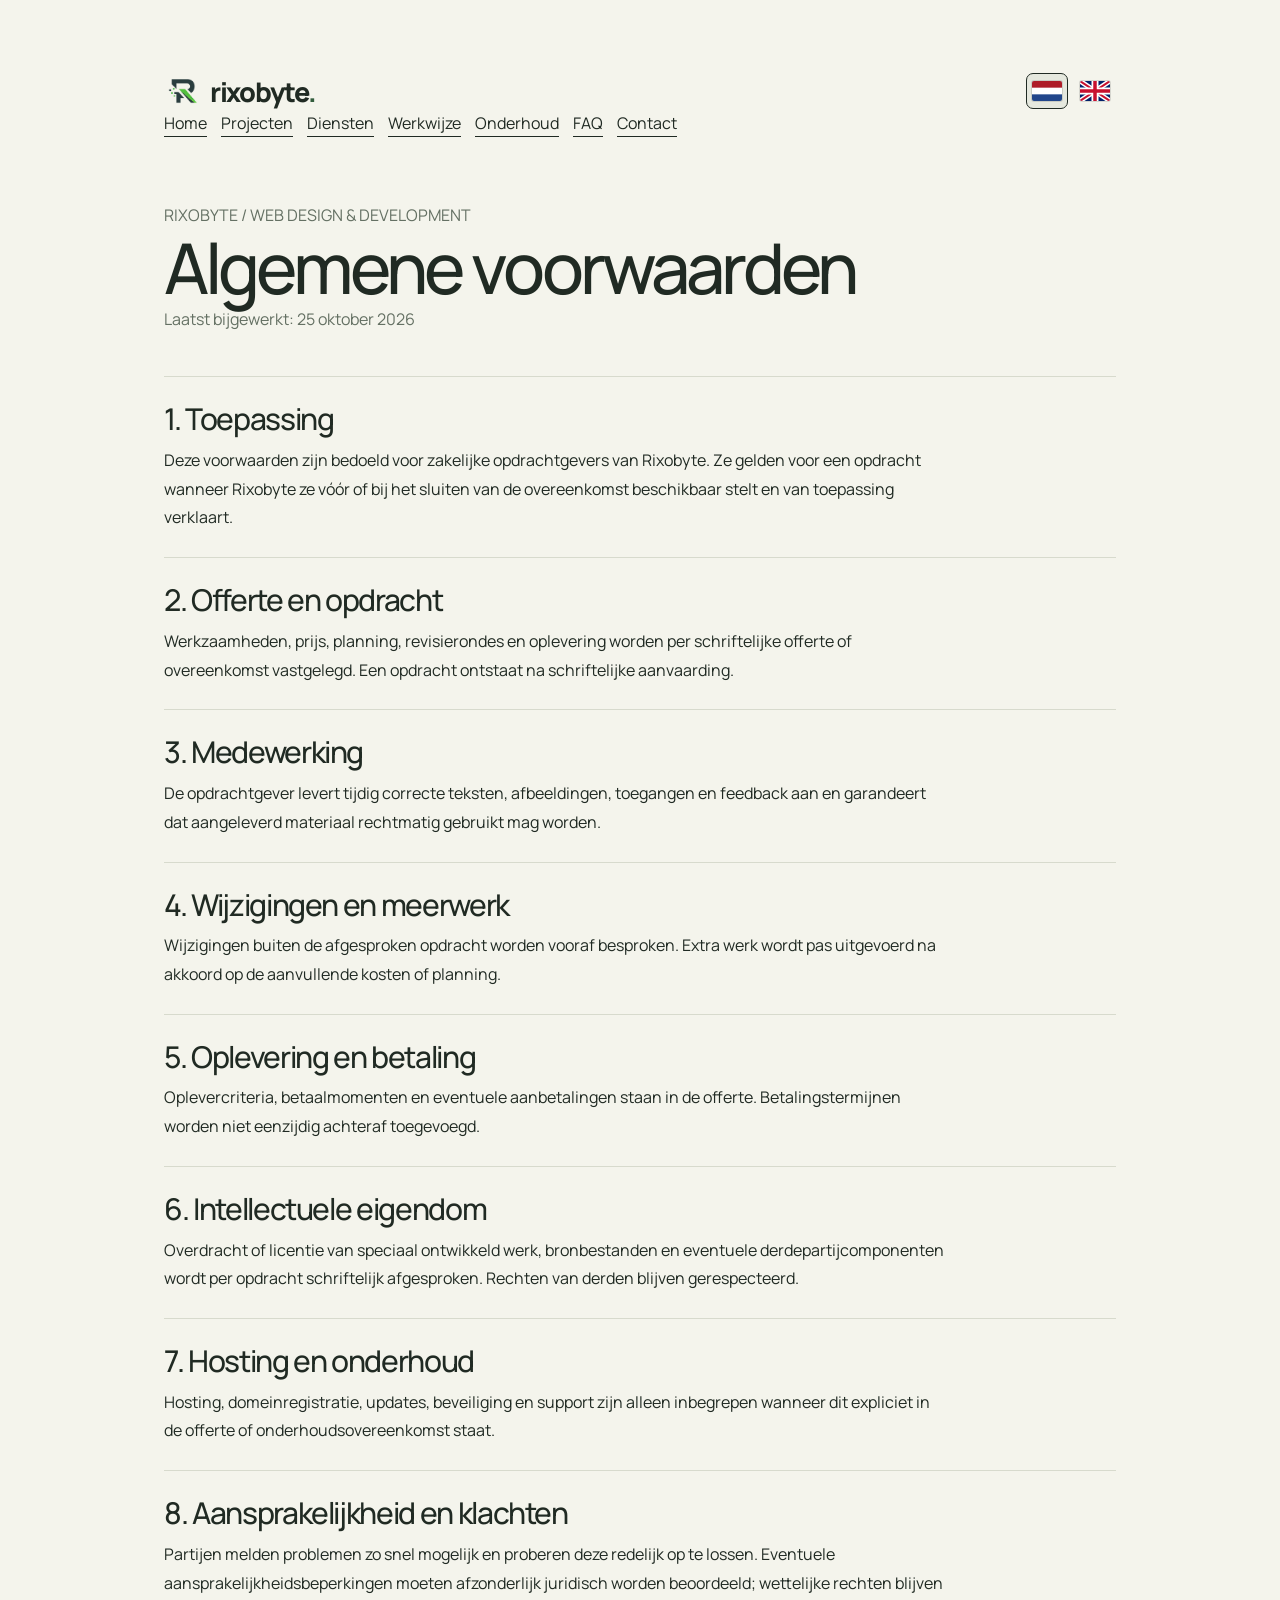
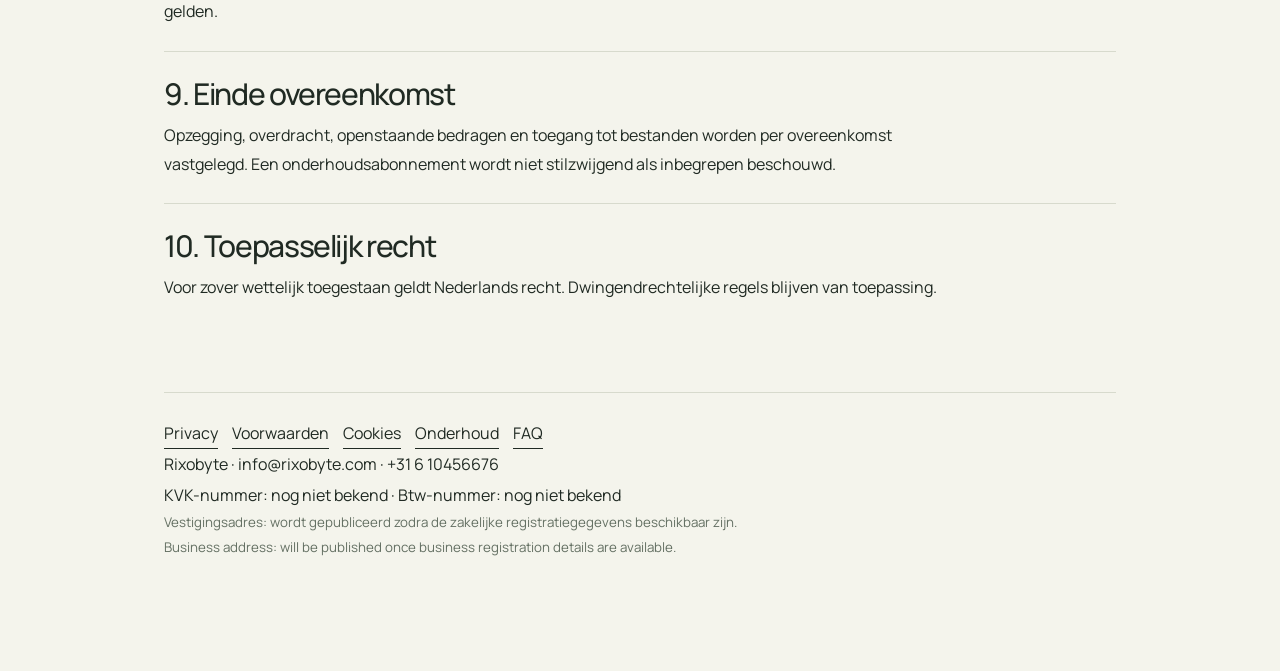
==== commit 8bc9f454: "Restore original high-resolution Rixobyte logo sitewide" ====
--- a/algemene-voorwaarden.html
+++ b/algemene-voorwaarden.html
@@ -1,9 +1,9 @@
-<!doctype html><html lang="nl"><head><meta charset="utf-8"><meta name="viewport" content="width=device-width,initial-scale=1"><meta name="theme-color" content="#f4f4ec"><meta name="description" content="Lees de algemene voorwaarden van Rixobyte voor websiteontwikkeling, offertes, oplevering, betaling en onderhoud."><title>Algemene voorwaarden | Rixobyte</title><link rel="icon" type="image/svg+xml" href="rixobyte-new-logo.svg"><link rel="stylesheet" href="styles.css"><style>.legal-wrap{max-width:1000px;margin:0 auto;padding:72px 24px 110px}.legal-top{display:flex;justify-content:space-between;align-items:center;gap:20px;flex-wrap:wrap}.legal-nav,.legal-links{display:flex;flex-wrap:wrap;gap:14px}.legal-nav a,.legal-links a{color:inherit;text-decoration:none;border-bottom:1px solid currentColor}.legal-hero{margin:65px 0 44px}.legal-hero p{color:#647063}.legal-hero h1{font-size:clamp(36px,6vw,70px);letter-spacing:-.055em;line-height:1.1}.legal-card{padding:25px 0;border-top:1px solid #d7dacd}.legal-card h2{font-size:clamp(21px,3vw,30px);margin:0 0 10px}.legal-card p{line-height:1.8;max-width:780px}.legal-footer{margin-top:65px;padding-top:25px;border-top:1px solid #d7dacd;line-height:1.9}.legal-footer small{display:block;color:#647063}.legal-en{display:none}html[lang=en] .legal-en{display:block}html[lang=en] .legal-nl{display:none}@media(max-width:600px){.legal-wrap{padding-top:30px}.legal-nav{gap:9px;font-size:13px}}</style><link rel="canonical" href="https://www.rixobyte.com/algemene-voorwaarden.html">
-<meta property="og:image" content="https://www.rixobyte.com/rixobyte-new-logo.svg">
+<!doctype html><html lang="nl"><head><meta charset="utf-8"><meta name="viewport" content="width=device-width,initial-scale=1"><meta name="theme-color" content="#f4f4ec"><meta name="description" content="Lees de algemene voorwaarden van Rixobyte voor websiteontwikkeling, offertes, oplevering, betaling en onderhoud."><title>Algemene voorwaarden | Rixobyte</title><link rel="icon" type="image/png" href="rixobyte-logo.png"><link rel="stylesheet" href="styles.css"><style>.legal-wrap{max-width:1000px;margin:0 auto;padding:72px 24px 110px}.legal-top{display:flex;justify-content:space-between;align-items:center;gap:20px;flex-wrap:wrap}.legal-nav,.legal-links{display:flex;flex-wrap:wrap;gap:14px}.legal-nav a,.legal-links a{color:inherit;text-decoration:none;border-bottom:1px solid currentColor}.legal-hero{margin:65px 0 44px}.legal-hero p{color:#647063}.legal-hero h1{font-size:clamp(36px,6vw,70px);letter-spacing:-.055em;line-height:1.1}.legal-card{padding:25px 0;border-top:1px solid #d7dacd}.legal-card h2{font-size:clamp(21px,3vw,30px);margin:0 0 10px}.legal-card p{line-height:1.8;max-width:780px}.legal-footer{margin-top:65px;padding-top:25px;border-top:1px solid #d7dacd;line-height:1.9}.legal-footer small{display:block;color:#647063}.legal-en{display:none}html[lang=en] .legal-en{display:block}html[lang=en] .legal-nl{display:none}@media(max-width:600px){.legal-wrap{padding-top:30px}.legal-nav{gap:9px;font-size:13px}}</style><link rel="canonical" href="https://www.rixobyte.com/algemene-voorwaarden.html">
+<meta property="og:image" content="https://www.rixobyte.com/rixobyte-logo.png">
 <meta property="og:image:alt" content="Rixobyte logo">
 <meta name="twitter:card" content="summary_large_image">
 <meta property="og:title" content="Algemene voorwaarden | Rixobyte">
 <meta property="og:description" content="Lees de algemene voorwaarden van Rixobyte voor websiteontwikkeling, offertes, oplevering, betaling en onderhoud.">
 <meta property="og:type" content="website">
 <meta property="og:url" content="https://www.rixobyte.com/algemene-voorwaarden.html">
-</head><body data-site-page="legalTerms"><main class="legal-wrap"><div class="legal-top"><a class="brand" href="index.html" aria-label="Rixobyte home"><img src="rixobyte-new-logo.svg" width="42" height="42" alt=""><span>rixobyte<span class="brand-dot">.</span></span></a><div class="language-switch legal-language-switch" role="group" aria-label="Taal kiezen" data-site-aria-label="chooseLanguage"><button type="button" data-lang="nl" lang="nl" aria-label="Nederlands" title="Nederlands" aria-pressed="true"><svg viewBox="0 0 30 20" aria-hidden="true" focusable="false"><rect width="30" height="20" fill="#21468B"/><rect width="30" height="13.333" fill="#fff"/><rect width="30" height="6.667" fill="#AE1C28"/></svg></button><button type="button" data-lang="en" lang="en" aria-label="English" title="English" aria-pressed="false"><svg viewBox="0 0 30 20" aria-hidden="true" focusable="false"><rect width="30" height="20" fill="#012169"/><path d="M0 0L30 20M30 0L0 20" stroke="#fff" stroke-width="5"/><path d="M0 0L30 20M30 0L0 20" stroke="#C8102E" stroke-width="2"/><path d="M15 0V20M0 10H30" stroke="#fff" stroke-width="7"/><path d="M15 0V20M0 10H30" stroke="#C8102E" stroke-width="3.5"/></svg></button></div></div><nav class="legal-nav" aria-label="Navigatie" data-site-aria-label="navigation"><a href="index.html" data-site-i18n="navHome">Home</a><a href="index.html#projecten" data-site-i18n="navProjects">Projecten</a><a href="index.html#diensten" data-site-i18n="navServices">Diensten</a><a href="index.html#werkwijze" data-site-i18n="navProcess">Werkwijze</a><a href="website-onderhoud.html" data-site-i18n="navMaintenance">Onderhoud</a><a href="veelgestelde-vragen.html" data-site-i18n="navFaq">FAQ</a><a href="index.html#offerte" data-site-i18n="navContact">Contact</a></nav><header class="legal-hero"><p>RIXOBYTE / WEB DESIGN & DEVELOPMENT</p><h1 class="legal-nl">Algemene voorwaarden</h1><h1 class="legal-en">Terms and conditions</h1><p class="legal-nl">Laatst bijgewerkt: 25 oktober 2026</p><p class="legal-en">Last updated: 25 October 2026</p></header><section class="legal-card"><h2 class="legal-nl">1. Toepassing</h2><h2 class="legal-en">1. Scope</h2><p class="legal-nl">Deze voorwaarden zijn bedoeld voor zakelijke opdrachtgevers van Rixobyte. Ze gelden voor een opdracht wanneer Rixobyte ze vóór of bij het sluiten van de overeenkomst beschikbaar stelt en van toepassing verklaart.</p><p class="legal-en">These terms are intended for Rixobyte's business clients. They apply to an engagement when Rixobyte provides and incorporates them before or when the agreement is concluded.</p></section><section class="legal-card"><h2 class="legal-nl">2. Offerte en opdracht</h2><h2 class="legal-en">2. Quotations and orders</h2><p class="legal-nl">Werkzaamheden, prijs, planning, revisierondes en oplevering worden per schriftelijke offerte of overeenkomst vastgelegd. Een opdracht ontstaat na schriftelijke aanvaarding.</p><p class="legal-en">Scope, price, schedule, revision rounds and delivery are defined in a written quotation or agreement. An order is formed upon written acceptance.</p></section><section class="legal-card"><h2 class="legal-nl">3. Medewerking</h2><h2 class="legal-en">3. Client cooperation</h2><p class="legal-nl">De opdrachtgever levert tijdig correcte teksten, afbeeldingen, toegangen en feedback aan en garandeert dat aangeleverd materiaal rechtmatig gebruikt mag worden.</p><p class="legal-en">Clients provide accurate content, access and feedback on time and warrant they have the right to use supplied materials.</p></section><section class="legal-card"><h2 class="legal-nl">4. Wijzigingen en meerwerk</h2><h2 class="legal-en">4. Changes and additional work</h2><p class="legal-nl">Wijzigingen buiten de afgesproken opdracht worden vooraf besproken. Extra werk wordt pas uitgevoerd na akkoord op de aanvullende kosten of planning.</p><p class="legal-en">Changes beyond the agreed scope are discussed in advance. Extra work starts only after approval of additional costs or schedule.</p></section><section class="legal-card"><h2 class="legal-nl">5. Oplevering en betaling</h2><h2 class="legal-en">5. Delivery and payment</h2><p class="legal-nl">Oplevercriteria, betaalmomenten en eventuele aanbetalingen staan in de offerte. Betalingstermijnen worden niet eenzijdig achteraf toegevoegd.</p><p class="legal-en">Delivery criteria, payment milestones and any deposits are stated in the quotation. Payment terms are not imposed retroactively.</p></section><section class="legal-card"><h2 class="legal-nl">6. Intellectuele eigendom</h2><h2 class="legal-en">6. Intellectual property</h2><p class="legal-nl">Overdracht of licentie van speciaal ontwikkeld werk, bronbestanden en eventuele derdepartijcomponenten wordt per opdracht schriftelijk afgesproken. Rechten van derden blijven gerespecteerd.</p><p class="legal-en">Assignment or licensing of custom work, source files and third-party components is agreed in writing per project. Third-party rights remain respected.</p></section><section class="legal-card"><h2 class="legal-nl">7. Hosting en onderhoud</h2><h2 class="legal-en">7. Hosting and maintenance</h2><p class="legal-nl">Hosting, domeinregistratie, updates, beveiliging en support zijn alleen inbegrepen wanneer dit expliciet in de offerte of onderhoudsovereenkomst staat.</p><p class="legal-en">Hosting, domains, updates, security and support are included only if explicitly stated in the quotation or maintenance agreement.</p></section><section class="legal-card"><h2 class="legal-nl">8. Aansprakelijkheid en klachten</h2><h2 class="legal-en">8. Liability and complaints</h2><p class="legal-nl">Partijen melden problemen zo snel mogelijk en proberen deze redelijk op te lossen. Eventuele aansprakelijkheidsbeperkingen moeten afzonderlijk juridisch worden beoordeeld; wettelijke rechten blijven gelden.</p><p class="legal-en">Parties promptly report problems and seek reasonable solutions. Any limitation of liability requires separate legal review; mandatory rights remain unaffected.</p></section><section class="legal-card"><h2 class="legal-nl">9. Einde overeenkomst</h2><h2 class="legal-en">9. Termination</h2><p class="legal-nl">Opzegging, overdracht, openstaande bedragen en toegang tot bestanden worden per overeenkomst vastgelegd. Een onderhoudsabonnement wordt niet stilzwijgend als inbegrepen beschouwd.</p><p class="legal-en">Termination, handover, outstanding fees and file access are set out in each agreement. Maintenance is not assumed to be included.</p></section><section class="legal-card"><h2 class="legal-nl">10. Toepasselijk recht</h2><h2 class="legal-en">10. Governing law</h2><p class="legal-nl">Voor zover wettelijk toegestaan geldt Nederlands recht. Dwingendrechtelijke regels blijven van toepassing.</p><p class="legal-en">Dutch law applies where legally permitted. Mandatory legal protections remain applicable.</p></section><div class="legal-footer"><nav class="legal-links" aria-label="Juridische informatie" data-site-aria-label="legalNavigation"><a href="privacyverklaring.html" data-site-i18n="navPrivacy">Privacy</a><a href="algemene-voorwaarden.html" data-site-i18n="navTerms">Voorwaarden</a><a href="cookiebeleid.html" data-site-i18n="navCookies">Cookies</a><a href="website-onderhoud.html" data-site-i18n="navMaintenance">Onderhoud</a><a href="veelgestelde-vragen.html" data-site-i18n="navFaq">FAQ</a></nav><p>Rixobyte · <a href="mailto:info@rixobyte.com">info@rixobyte.com</a> · <a href="tel:+31610456676">+31 6 10456676</a><br><span data-site-i18n="footerRegistration">KVK-nummer: nog niet bekend · Btw-nummer: nog niet bekend</span></p><small class="legal-nl">Vestigingsadres: wordt gepubliceerd zodra de zakelijke registratiegegevens beschikbaar zijn.</small><small class="legal-en">Business address: will be published once business registration details are available.</small></div></main><script src="language-common.js?v=20261028-1" defer></script></body></html>+</head><body data-site-page="legalTerms"><main class="legal-wrap"><div class="legal-top"><a class="brand" href="index.html" aria-label="Rixobyte home"><img src="rixobyte-logo.png" width="42" height="42" alt=""><span>rixobyte<span class="brand-dot">.</span></span></a><div class="language-switch legal-language-switch" role="group" aria-label="Taal kiezen" data-site-aria-label="chooseLanguage"><button type="button" data-lang="nl" lang="nl" aria-label="Nederlands" title="Nederlands" aria-pressed="true"><svg viewBox="0 0 30 20" aria-hidden="true" focusable="false"><rect width="30" height="20" fill="#21468B"/><rect width="30" height="13.333" fill="#fff"/><rect width="30" height="6.667" fill="#AE1C28"/></svg></button><button type="button" data-lang="en" lang="en" aria-label="English" title="English" aria-pressed="false"><svg viewBox="0 0 30 20" aria-hidden="true" focusable="false"><rect width="30" height="20" fill="#012169"/><path d="M0 0L30 20M30 0L0 20" stroke="#fff" stroke-width="5"/><path d="M0 0L30 20M30 0L0 20" stroke="#C8102E" stroke-width="2"/><path d="M15 0V20M0 10H30" stroke="#fff" stroke-width="7"/><path d="M15 0V20M0 10H30" stroke="#C8102E" stroke-width="3.5"/></svg></button></div></div><nav class="legal-nav" aria-label="Navigatie" data-site-aria-label="navigation"><a href="index.html" data-site-i18n="navHome">Home</a><a href="index.html#projecten" data-site-i18n="navProjects">Projecten</a><a href="index.html#diensten" data-site-i18n="navServices">Diensten</a><a href="index.html#werkwijze" data-site-i18n="navProcess">Werkwijze</a><a href="website-onderhoud.html" data-site-i18n="navMaintenance">Onderhoud</a><a href="veelgestelde-vragen.html" data-site-i18n="navFaq">FAQ</a><a href="index.html#offerte" data-site-i18n="navContact">Contact</a></nav><header class="legal-hero"><p>RIXOBYTE / WEB DESIGN & DEVELOPMENT</p><h1 class="legal-nl">Algemene voorwaarden</h1><h1 class="legal-en">Terms and conditions</h1><p class="legal-nl">Laatst bijgewerkt: 25 oktober 2026</p><p class="legal-en">Last updated: 25 October 2026</p></header><section class="legal-card"><h2 class="legal-nl">1. Toepassing</h2><h2 class="legal-en">1. Scope</h2><p class="legal-nl">Deze voorwaarden zijn bedoeld voor zakelijke opdrachtgevers van Rixobyte. Ze gelden voor een opdracht wanneer Rixobyte ze vóór of bij het sluiten van de overeenkomst beschikbaar stelt en van toepassing verklaart.</p><p class="legal-en">These terms are intended for Rixobyte's business clients. They apply to an engagement when Rixobyte provides and incorporates them before or when the agreement is concluded.</p></section><section class="legal-card"><h2 class="legal-nl">2. Offerte en opdracht</h2><h2 class="legal-en">2. Quotations and orders</h2><p class="legal-nl">Werkzaamheden, prijs, planning, revisierondes en oplevering worden per schriftelijke offerte of overeenkomst vastgelegd. Een opdracht ontstaat na schriftelijke aanvaarding.</p><p class="legal-en">Scope, price, schedule, revision rounds and delivery are defined in a written quotation or agreement. An order is formed upon written acceptance.</p></section><section class="legal-card"><h2 class="legal-nl">3. Medewerking</h2><h2 class="legal-en">3. Client cooperation</h2><p class="legal-nl">De opdrachtgever levert tijdig correcte teksten, afbeeldingen, toegangen en feedback aan en garandeert dat aangeleverd materiaal rechtmatig gebruikt mag worden.</p><p class="legal-en">Clients provide accurate content, access and feedback on time and warrant they have the right to use supplied materials.</p></section><section class="legal-card"><h2 class="legal-nl">4. Wijzigingen en meerwerk</h2><h2 class="legal-en">4. Changes and additional work</h2><p class="legal-nl">Wijzigingen buiten de afgesproken opdracht worden vooraf besproken. Extra werk wordt pas uitgevoerd na akkoord op de aanvullende kosten of planning.</p><p class="legal-en">Changes beyond the agreed scope are discussed in advance. Extra work starts only after approval of additional costs or schedule.</p></section><section class="legal-card"><h2 class="legal-nl">5. Oplevering en betaling</h2><h2 class="legal-en">5. Delivery and payment</h2><p class="legal-nl">Oplevercriteria, betaalmomenten en eventuele aanbetalingen staan in de offerte. Betalingstermijnen worden niet eenzijdig achteraf toegevoegd.</p><p class="legal-en">Delivery criteria, payment milestones and any deposits are stated in the quotation. Payment terms are not imposed retroactively.</p></section><section class="legal-card"><h2 class="legal-nl">6. Intellectuele eigendom</h2><h2 class="legal-en">6. Intellectual property</h2><p class="legal-nl">Overdracht of licentie van speciaal ontwikkeld werk, bronbestanden en eventuele derdepartijcomponenten wordt per opdracht schriftelijk afgesproken. Rechten van derden blijven gerespecteerd.</p><p class="legal-en">Assignment or licensing of custom work, source files and third-party components is agreed in writing per project. Third-party rights remain respected.</p></section><section class="legal-card"><h2 class="legal-nl">7. Hosting en onderhoud</h2><h2 class="legal-en">7. Hosting and maintenance</h2><p class="legal-nl">Hosting, domeinregistratie, updates, beveiliging en support zijn alleen inbegrepen wanneer dit expliciet in de offerte of onderhoudsovereenkomst staat.</p><p class="legal-en">Hosting, domains, updates, security and support are included only if explicitly stated in the quotation or maintenance agreement.</p></section><section class="legal-card"><h2 class="legal-nl">8. Aansprakelijkheid en klachten</h2><h2 class="legal-en">8. Liability and complaints</h2><p class="legal-nl">Partijen melden problemen zo snel mogelijk en proberen deze redelijk op te lossen. Eventuele aansprakelijkheidsbeperkingen moeten afzonderlijk juridisch worden beoordeeld; wettelijke rechten blijven gelden.</p><p class="legal-en">Parties promptly report problems and seek reasonable solutions. Any limitation of liability requires separate legal review; mandatory rights remain unaffected.</p></section><section class="legal-card"><h2 class="legal-nl">9. Einde overeenkomst</h2><h2 class="legal-en">9. Termination</h2><p class="legal-nl">Opzegging, overdracht, openstaande bedragen en toegang tot bestanden worden per overeenkomst vastgelegd. Een onderhoudsabonnement wordt niet stilzwijgend als inbegrepen beschouwd.</p><p class="legal-en">Termination, handover, outstanding fees and file access are set out in each agreement. Maintenance is not assumed to be included.</p></section><section class="legal-card"><h2 class="legal-nl">10. Toepasselijk recht</h2><h2 class="legal-en">10. Governing law</h2><p class="legal-nl">Voor zover wettelijk toegestaan geldt Nederlands recht. Dwingendrechtelijke regels blijven van toepassing.</p><p class="legal-en">Dutch law applies where legally permitted. Mandatory legal protections remain applicable.</p></section><div class="legal-footer"><nav class="legal-links" aria-label="Juridische informatie" data-site-aria-label="legalNavigation"><a href="privacyverklaring.html" data-site-i18n="navPrivacy">Privacy</a><a href="algemene-voorwaarden.html" data-site-i18n="navTerms">Voorwaarden</a><a href="cookiebeleid.html" data-site-i18n="navCookies">Cookies</a><a href="website-onderhoud.html" data-site-i18n="navMaintenance">Onderhoud</a><a href="veelgestelde-vragen.html" data-site-i18n="navFaq">FAQ</a></nav><p>Rixobyte · <a href="mailto:info@rixobyte.com">info@rixobyte.com</a> · <a href="tel:+31610456676">+31 6 10456676</a><br><span data-site-i18n="footerRegistration">KVK-nummer: nog niet bekend · Btw-nummer: nog niet bekend</span></p><small class="legal-nl">Vestigingsadres: wordt gepubliceerd zodra de zakelijke registratiegegevens beschikbaar zijn.</small><small class="legal-en">Business address: will be published once business registration details are available.</small></div></main><script src="language-common.js?v=20261028-1" defer></script></body></html>
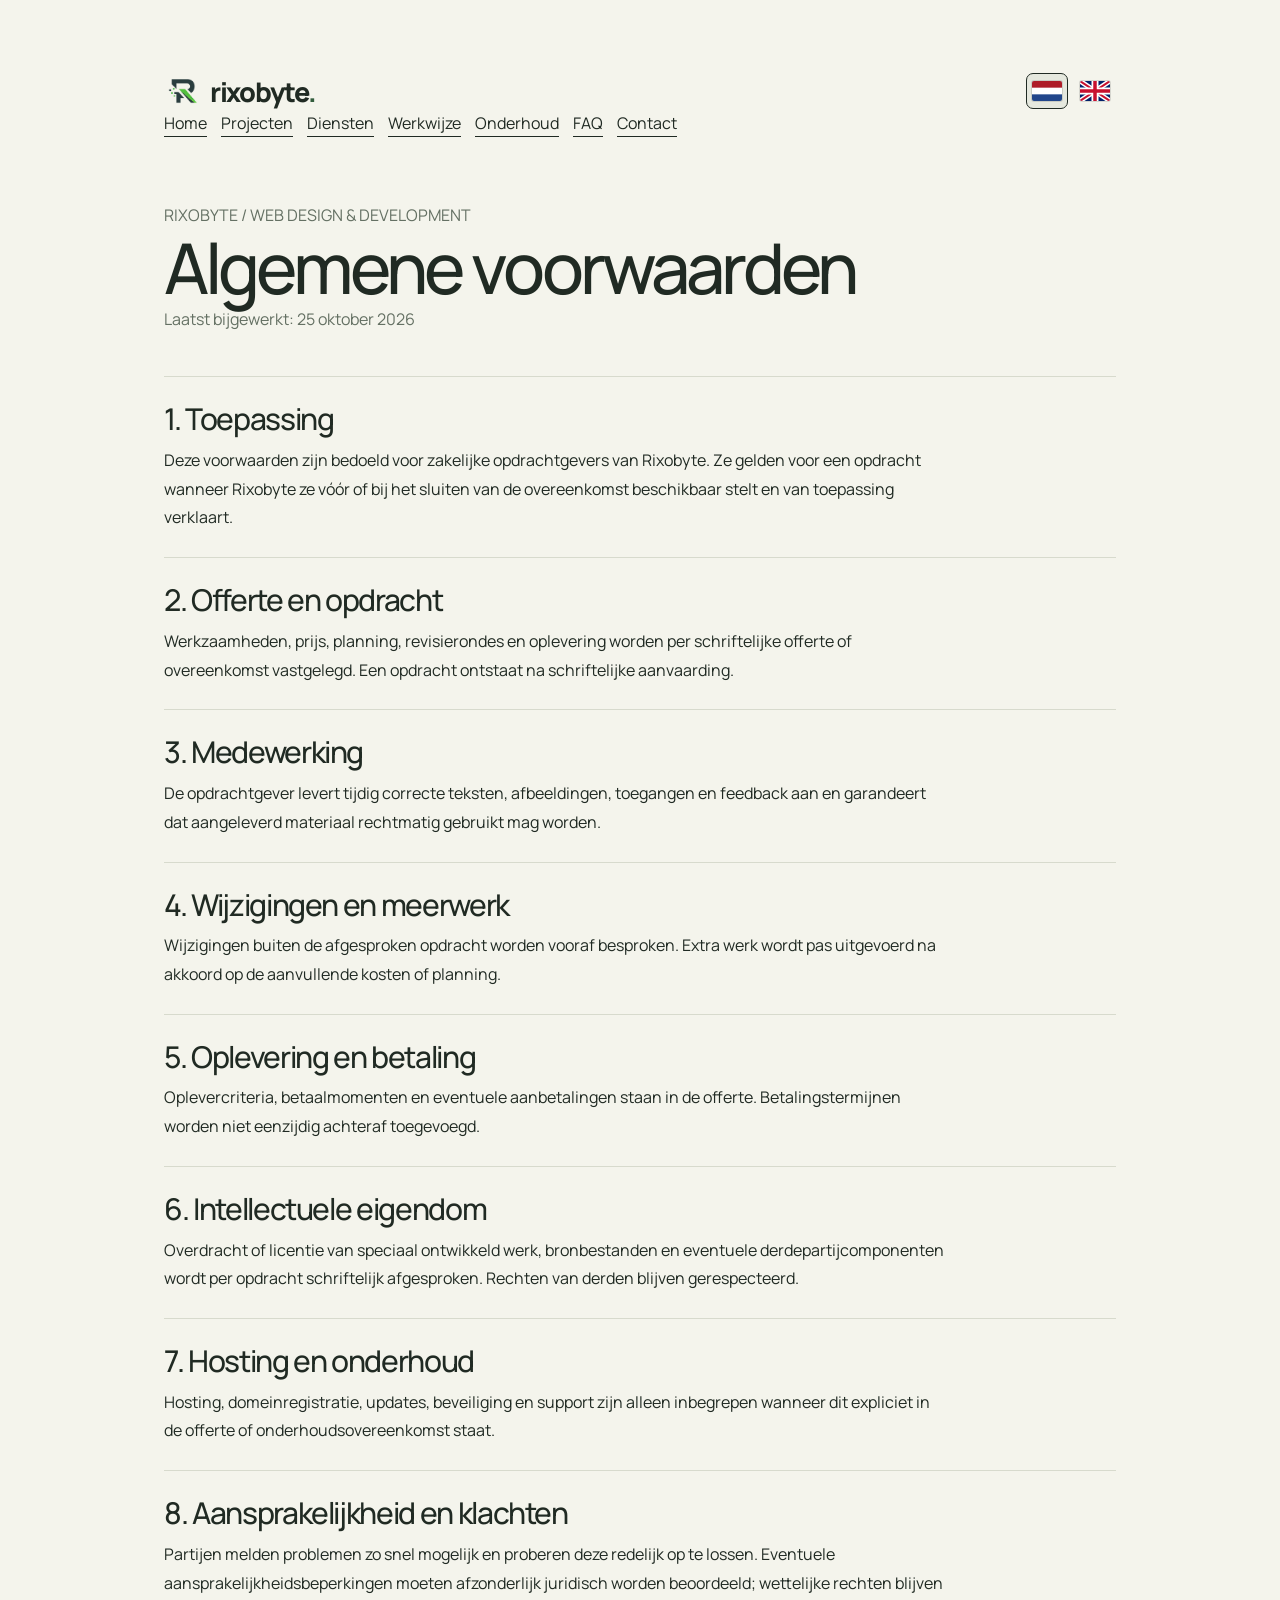
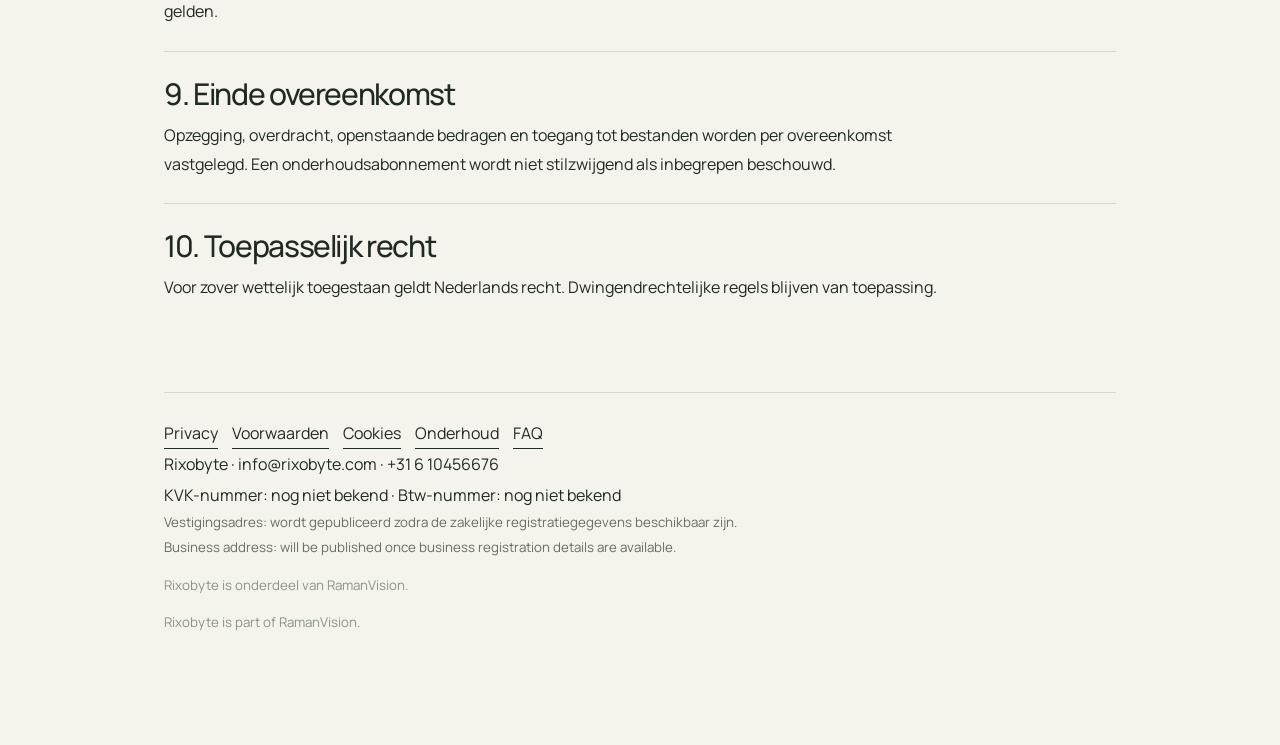
==== commit 639cc70e: "Subtly credit RamanVision as Rixobyte's parent brand in footer" ====
--- a/algemene-voorwaarden.html
+++ b/algemene-voorwaarden.html
@@ -6,4 +6,4 @@
 <meta property="og:description" content="Lees de algemene voorwaarden van Rixobyte voor websiteontwikkeling, offertes, oplevering, betaling en onderhoud.">
 <meta property="og:type" content="website">
 <meta property="og:url" content="https://www.rixobyte.com/algemene-voorwaarden.html">
-</head><body data-site-page="legalTerms"><main class="legal-wrap"><div class="legal-top"><a class="brand" href="index.html" aria-label="Rixobyte home"><img src="rixobyte-logo.png" width="42" height="42" alt=""><span>rixobyte<span class="brand-dot">.</span></span></a><div class="language-switch legal-language-switch" role="group" aria-label="Taal kiezen" data-site-aria-label="chooseLanguage"><button type="button" data-lang="nl" lang="nl" aria-label="Nederlands" title="Nederlands" aria-pressed="true"><svg viewBox="0 0 30 20" aria-hidden="true" focusable="false"><rect width="30" height="20" fill="#21468B"/><rect width="30" height="13.333" fill="#fff"/><rect width="30" height="6.667" fill="#AE1C28"/></svg></button><button type="button" data-lang="en" lang="en" aria-label="English" title="English" aria-pressed="false"><svg viewBox="0 0 30 20" aria-hidden="true" focusable="false"><rect width="30" height="20" fill="#012169"/><path d="M0 0L30 20M30 0L0 20" stroke="#fff" stroke-width="5"/><path d="M0 0L30 20M30 0L0 20" stroke="#C8102E" stroke-width="2"/><path d="M15 0V20M0 10H30" stroke="#fff" stroke-width="7"/><path d="M15 0V20M0 10H30" stroke="#C8102E" stroke-width="3.5"/></svg></button></div></div><nav class="legal-nav" aria-label="Navigatie" data-site-aria-label="navigation"><a href="index.html" data-site-i18n="navHome">Home</a><a href="index.html#projecten" data-site-i18n="navProjects">Projecten</a><a href="index.html#diensten" data-site-i18n="navServices">Diensten</a><a href="index.html#werkwijze" data-site-i18n="navProcess">Werkwijze</a><a href="website-onderhoud.html" data-site-i18n="navMaintenance">Onderhoud</a><a href="veelgestelde-vragen.html" data-site-i18n="navFaq">FAQ</a><a href="index.html#offerte" data-site-i18n="navContact">Contact</a></nav><header class="legal-hero"><p>RIXOBYTE / WEB DESIGN & DEVELOPMENT</p><h1 class="legal-nl">Algemene voorwaarden</h1><h1 class="legal-en">Terms and conditions</h1><p class="legal-nl">Laatst bijgewerkt: 25 oktober 2026</p><p class="legal-en">Last updated: 25 October 2026</p></header><section class="legal-card"><h2 class="legal-nl">1. Toepassing</h2><h2 class="legal-en">1. Scope</h2><p class="legal-nl">Deze voorwaarden zijn bedoeld voor zakelijke opdrachtgevers van Rixobyte. Ze gelden voor een opdracht wanneer Rixobyte ze vóór of bij het sluiten van de overeenkomst beschikbaar stelt en van toepassing verklaart.</p><p class="legal-en">These terms are intended for Rixobyte's business clients. They apply to an engagement when Rixobyte provides and incorporates them before or when the agreement is concluded.</p></section><section class="legal-card"><h2 class="legal-nl">2. Offerte en opdracht</h2><h2 class="legal-en">2. Quotations and orders</h2><p class="legal-nl">Werkzaamheden, prijs, planning, revisierondes en oplevering worden per schriftelijke offerte of overeenkomst vastgelegd. Een opdracht ontstaat na schriftelijke aanvaarding.</p><p class="legal-en">Scope, price, schedule, revision rounds and delivery are defined in a written quotation or agreement. An order is formed upon written acceptance.</p></section><section class="legal-card"><h2 class="legal-nl">3. Medewerking</h2><h2 class="legal-en">3. Client cooperation</h2><p class="legal-nl">De opdrachtgever levert tijdig correcte teksten, afbeeldingen, toegangen en feedback aan en garandeert dat aangeleverd materiaal rechtmatig gebruikt mag worden.</p><p class="legal-en">Clients provide accurate content, access and feedback on time and warrant they have the right to use supplied materials.</p></section><section class="legal-card"><h2 class="legal-nl">4. Wijzigingen en meerwerk</h2><h2 class="legal-en">4. Changes and additional work</h2><p class="legal-nl">Wijzigingen buiten de afgesproken opdracht worden vooraf besproken. Extra werk wordt pas uitgevoerd na akkoord op de aanvullende kosten of planning.</p><p class="legal-en">Changes beyond the agreed scope are discussed in advance. Extra work starts only after approval of additional costs or schedule.</p></section><section class="legal-card"><h2 class="legal-nl">5. Oplevering en betaling</h2><h2 class="legal-en">5. Delivery and payment</h2><p class="legal-nl">Oplevercriteria, betaalmomenten en eventuele aanbetalingen staan in de offerte. Betalingstermijnen worden niet eenzijdig achteraf toegevoegd.</p><p class="legal-en">Delivery criteria, payment milestones and any deposits are stated in the quotation. Payment terms are not imposed retroactively.</p></section><section class="legal-card"><h2 class="legal-nl">6. Intellectuele eigendom</h2><h2 class="legal-en">6. Intellectual property</h2><p class="legal-nl">Overdracht of licentie van speciaal ontwikkeld werk, bronbestanden en eventuele derdepartijcomponenten wordt per opdracht schriftelijk afgesproken. Rechten van derden blijven gerespecteerd.</p><p class="legal-en">Assignment or licensing of custom work, source files and third-party components is agreed in writing per project. Third-party rights remain respected.</p></section><section class="legal-card"><h2 class="legal-nl">7. Hosting en onderhoud</h2><h2 class="legal-en">7. Hosting and maintenance</h2><p class="legal-nl">Hosting, domeinregistratie, updates, beveiliging en support zijn alleen inbegrepen wanneer dit expliciet in de offerte of onderhoudsovereenkomst staat.</p><p class="legal-en">Hosting, domains, updates, security and support are included only if explicitly stated in the quotation or maintenance agreement.</p></section><section class="legal-card"><h2 class="legal-nl">8. Aansprakelijkheid en klachten</h2><h2 class="legal-en">8. Liability and complaints</h2><p class="legal-nl">Partijen melden problemen zo snel mogelijk en proberen deze redelijk op te lossen. Eventuele aansprakelijkheidsbeperkingen moeten afzonderlijk juridisch worden beoordeeld; wettelijke rechten blijven gelden.</p><p class="legal-en">Parties promptly report problems and seek reasonable solutions. Any limitation of liability requires separate legal review; mandatory rights remain unaffected.</p></section><section class="legal-card"><h2 class="legal-nl">9. Einde overeenkomst</h2><h2 class="legal-en">9. Termination</h2><p class="legal-nl">Opzegging, overdracht, openstaande bedragen en toegang tot bestanden worden per overeenkomst vastgelegd. Een onderhoudsabonnement wordt niet stilzwijgend als inbegrepen beschouwd.</p><p class="legal-en">Termination, handover, outstanding fees and file access are set out in each agreement. Maintenance is not assumed to be included.</p></section><section class="legal-card"><h2 class="legal-nl">10. Toepasselijk recht</h2><h2 class="legal-en">10. Governing law</h2><p class="legal-nl">Voor zover wettelijk toegestaan geldt Nederlands recht. Dwingendrechtelijke regels blijven van toepassing.</p><p class="legal-en">Dutch law applies where legally permitted. Mandatory legal protections remain applicable.</p></section><div class="legal-footer"><nav class="legal-links" aria-label="Juridische informatie" data-site-aria-label="legalNavigation"><a href="privacyverklaring.html" data-site-i18n="navPrivacy">Privacy</a><a href="algemene-voorwaarden.html" data-site-i18n="navTerms">Voorwaarden</a><a href="cookiebeleid.html" data-site-i18n="navCookies">Cookies</a><a href="website-onderhoud.html" data-site-i18n="navMaintenance">Onderhoud</a><a href="veelgestelde-vragen.html" data-site-i18n="navFaq">FAQ</a></nav><p>Rixobyte · <a href="mailto:info@rixobyte.com">info@rixobyte.com</a> · <a href="tel:+31610456676">+31 6 10456676</a><br><span data-site-i18n="footerRegistration">KVK-nummer: nog niet bekend · Btw-nummer: nog niet bekend</span></p><small class="legal-nl">Vestigingsadres: wordt gepubliceerd zodra de zakelijke registratiegegevens beschikbaar zijn.</small><small class="legal-en">Business address: will be published once business registration details are available.</small></div></main><script src="language-common.js?v=20261028-1" defer></script></body></html>+</head><body data-site-page="legalTerms"><main class="legal-wrap"><div class="legal-top"><a class="brand" href="index.html" aria-label="Rixobyte home"><img src="rixobyte-logo.png" width="42" height="42" alt=""><span>rixobyte<span class="brand-dot">.</span></span></a><div class="language-switch legal-language-switch" role="group" aria-label="Taal kiezen" data-site-aria-label="chooseLanguage"><button type="button" data-lang="nl" lang="nl" aria-label="Nederlands" title="Nederlands" aria-pressed="true"><svg viewBox="0 0 30 20" aria-hidden="true" focusable="false"><rect width="30" height="20" fill="#21468B"/><rect width="30" height="13.333" fill="#fff"/><rect width="30" height="6.667" fill="#AE1C28"/></svg></button><button type="button" data-lang="en" lang="en" aria-label="English" title="English" aria-pressed="false"><svg viewBox="0 0 30 20" aria-hidden="true" focusable="false"><rect width="30" height="20" fill="#012169"/><path d="M0 0L30 20M30 0L0 20" stroke="#fff" stroke-width="5"/><path d="M0 0L30 20M30 0L0 20" stroke="#C8102E" stroke-width="2"/><path d="M15 0V20M0 10H30" stroke="#fff" stroke-width="7"/><path d="M15 0V20M0 10H30" stroke="#C8102E" stroke-width="3.5"/></svg></button></div></div><nav class="legal-nav" aria-label="Navigatie" data-site-aria-label="navigation"><a href="index.html" data-site-i18n="navHome">Home</a><a href="index.html#projecten" data-site-i18n="navProjects">Projecten</a><a href="index.html#diensten" data-site-i18n="navServices">Diensten</a><a href="index.html#werkwijze" data-site-i18n="navProcess">Werkwijze</a><a href="website-onderhoud.html" data-site-i18n="navMaintenance">Onderhoud</a><a href="veelgestelde-vragen.html" data-site-i18n="navFaq">FAQ</a><a href="index.html#offerte" data-site-i18n="navContact">Contact</a></nav><header class="legal-hero"><p>RIXOBYTE / WEB DESIGN & DEVELOPMENT</p><h1 class="legal-nl">Algemene voorwaarden</h1><h1 class="legal-en">Terms and conditions</h1><p class="legal-nl">Laatst bijgewerkt: 25 oktober 2026</p><p class="legal-en">Last updated: 25 October 2026</p></header><section class="legal-card"><h2 class="legal-nl">1. Toepassing</h2><h2 class="legal-en">1. Scope</h2><p class="legal-nl">Deze voorwaarden zijn bedoeld voor zakelijke opdrachtgevers van Rixobyte. Ze gelden voor een opdracht wanneer Rixobyte ze vóór of bij het sluiten van de overeenkomst beschikbaar stelt en van toepassing verklaart.</p><p class="legal-en">These terms are intended for Rixobyte's business clients. They apply to an engagement when Rixobyte provides and incorporates them before or when the agreement is concluded.</p></section><section class="legal-card"><h2 class="legal-nl">2. Offerte en opdracht</h2><h2 class="legal-en">2. Quotations and orders</h2><p class="legal-nl">Werkzaamheden, prijs, planning, revisierondes en oplevering worden per schriftelijke offerte of overeenkomst vastgelegd. Een opdracht ontstaat na schriftelijke aanvaarding.</p><p class="legal-en">Scope, price, schedule, revision rounds and delivery are defined in a written quotation or agreement. An order is formed upon written acceptance.</p></section><section class="legal-card"><h2 class="legal-nl">3. Medewerking</h2><h2 class="legal-en">3. Client cooperation</h2><p class="legal-nl">De opdrachtgever levert tijdig correcte teksten, afbeeldingen, toegangen en feedback aan en garandeert dat aangeleverd materiaal rechtmatig gebruikt mag worden.</p><p class="legal-en">Clients provide accurate content, access and feedback on time and warrant they have the right to use supplied materials.</p></section><section class="legal-card"><h2 class="legal-nl">4. Wijzigingen en meerwerk</h2><h2 class="legal-en">4. Changes and additional work</h2><p class="legal-nl">Wijzigingen buiten de afgesproken opdracht worden vooraf besproken. Extra werk wordt pas uitgevoerd na akkoord op de aanvullende kosten of planning.</p><p class="legal-en">Changes beyond the agreed scope are discussed in advance. Extra work starts only after approval of additional costs or schedule.</p></section><section class="legal-card"><h2 class="legal-nl">5. Oplevering en betaling</h2><h2 class="legal-en">5. Delivery and payment</h2><p class="legal-nl">Oplevercriteria, betaalmomenten en eventuele aanbetalingen staan in de offerte. Betalingstermijnen worden niet eenzijdig achteraf toegevoegd.</p><p class="legal-en">Delivery criteria, payment milestones and any deposits are stated in the quotation. Payment terms are not imposed retroactively.</p></section><section class="legal-card"><h2 class="legal-nl">6. Intellectuele eigendom</h2><h2 class="legal-en">6. Intellectual property</h2><p class="legal-nl">Overdracht of licentie van speciaal ontwikkeld werk, bronbestanden en eventuele derdepartijcomponenten wordt per opdracht schriftelijk afgesproken. Rechten van derden blijven gerespecteerd.</p><p class="legal-en">Assignment or licensing of custom work, source files and third-party components is agreed in writing per project. Third-party rights remain respected.</p></section><section class="legal-card"><h2 class="legal-nl">7. Hosting en onderhoud</h2><h2 class="legal-en">7. Hosting and maintenance</h2><p class="legal-nl">Hosting, domeinregistratie, updates, beveiliging en support zijn alleen inbegrepen wanneer dit expliciet in de offerte of onderhoudsovereenkomst staat.</p><p class="legal-en">Hosting, domains, updates, security and support are included only if explicitly stated in the quotation or maintenance agreement.</p></section><section class="legal-card"><h2 class="legal-nl">8. Aansprakelijkheid en klachten</h2><h2 class="legal-en">8. Liability and complaints</h2><p class="legal-nl">Partijen melden problemen zo snel mogelijk en proberen deze redelijk op te lossen. Eventuele aansprakelijkheidsbeperkingen moeten afzonderlijk juridisch worden beoordeeld; wettelijke rechten blijven gelden.</p><p class="legal-en">Parties promptly report problems and seek reasonable solutions. Any limitation of liability requires separate legal review; mandatory rights remain unaffected.</p></section><section class="legal-card"><h2 class="legal-nl">9. Einde overeenkomst</h2><h2 class="legal-en">9. Termination</h2><p class="legal-nl">Opzegging, overdracht, openstaande bedragen en toegang tot bestanden worden per overeenkomst vastgelegd. Een onderhoudsabonnement wordt niet stilzwijgend als inbegrepen beschouwd.</p><p class="legal-en">Termination, handover, outstanding fees and file access are set out in each agreement. Maintenance is not assumed to be included.</p></section><section class="legal-card"><h2 class="legal-nl">10. Toepasselijk recht</h2><h2 class="legal-en">10. Governing law</h2><p class="legal-nl">Voor zover wettelijk toegestaan geldt Nederlands recht. Dwingendrechtelijke regels blijven van toepassing.</p><p class="legal-en">Dutch law applies where legally permitted. Mandatory legal protections remain applicable.</p></section><div class="legal-footer"><nav class="legal-links" aria-label="Juridische informatie" data-site-aria-label="legalNavigation"><a href="privacyverklaring.html" data-site-i18n="navPrivacy">Privacy</a><a href="algemene-voorwaarden.html" data-site-i18n="navTerms">Voorwaarden</a><a href="cookiebeleid.html" data-site-i18n="navCookies">Cookies</a><a href="website-onderhoud.html" data-site-i18n="navMaintenance">Onderhoud</a><a href="veelgestelde-vragen.html" data-site-i18n="navFaq">FAQ</a></nav><p>Rixobyte · <a href="mailto:info@rixobyte.com">info@rixobyte.com</a> · <a href="tel:+31610456676">+31 6 10456676</a><br><span data-site-i18n="footerRegistration">KVK-nummer: nog niet bekend · Btw-nummer: nog niet bekend</span></p><small class="legal-nl">Vestigingsadres: wordt gepubliceerd zodra de zakelijke registratiegegevens beschikbaar zijn.</small><small class="legal-en">Business address: will be published once business registration details are available.</small><small class="legal-nl" style="display:block;margin-top:12px;opacity:.72">Rixobyte is onderdeel van RamanVision.</small><small class="legal-en" style="display:block;margin-top:12px;opacity:.72">Rixobyte is part of RamanVision.</small></div></main><script src="language-common.js?v=20261028-1" defer></script></body></html>
--- a/styles.css
+++ b/styles.css
@@ -2386,3 +2386,336 @@
 .language-switch button svg{display:block;width:30px;height:20px;object-fit:cover;border-radius:2px;box-shadow:0 0 0 1px rgba(0,0,0,.12)}
 .language-switch button[aria-pressed="true"]{border-color:var(--ink);background:rgba(60,96,58,.08)}
 .language-switch button:focus-visible{outline:2px solid var(--green);outline-offset:2px}
+
+
+/* Animated nature backdrop — homepage hero only. */
+body[data-page="home"] .hero {
+  position: relative;
+  isolation: isolate;
+  padding-bottom: 12px;
+}
+body[data-page="home"] .hero::before {
+  content: "";
+  position: absolute;
+  z-index: -1;
+  left: 50%;
+  top: 0;
+  bottom: 0;
+  width: 100vw;
+  transform: translateX(-50%);
+  background: #dce4d9 url("rixobyte-nature-scene.svg?v=20261119-detail2") center 53% / cover no-repeat;
+  border-bottom: 1px solid #afc3b5;
+}
+body[data-page="home"] .hero-leaves {
+  position: absolute;
+  z-index: 0;
+  pointer-events: none;
+  overflow: hidden;
+  top: 0;
+  bottom: 0;
+  left: 50%;
+  width: 100vw;
+  transform: translateX(-50%);
+}
+body[data-page="home"] .hero > :not(.hero-leaves) {
+  position: relative;
+  z-index: 1;
+}
+body[data-page="home"] .hero .hero-aside > p:first-child,
+body[data-page="home"] .hero .hero-signature,
+body[data-page="home"] .hero .hero-foot > p,
+body[data-page="home"] .hero .hero-note {
+  color: #34483f;
+}
+body[data-page="home"] .hero .hero-foot {
+  border-bottom-color: rgba(39, 75, 62, .3);
+}
+body[data-page="home"] .hero-leaf {
+  position: absolute;
+  width: var(--leaf-size);
+  height: calc(var(--leaf-size) * .58);
+  left: var(--leaf-x);
+  top: -12%;
+  opacity: .75;
+  border-radius: 90% 8% 90% 8%;
+  background: var(--leaf-color);
+  box-shadow: inset 2px 0 1px rgba(255,255,255,.16);
+  animation: rixobyte-leaf-fall var(--leaf-duration) linear var(--leaf-delay) infinite;
+  will-change: transform;
+}
+@keyframes rixobyte-leaf-fall {
+  0%   { transform: translate3d(0,-26px,0) rotate(10deg); opacity: 0; }
+  8%   { opacity: .72; }
+  25%  { transform: translate3d(42px,120px,0) rotate(126deg); }
+  50%  { transform: translate3d(-18px,290px,0) rotate(212deg); }
+  75%  { transform: translate3d(65px,450px,0) rotate(329deg); opacity: .8; }
+  96%  { opacity: .7; }
+  100% { transform: translate3d(105px,720px,0) rotate(450deg); opacity: 0; }
+}
+@media (max-width: 700px) {
+  body[data-page="home"] .hero::before {
+    background-position: 57% center;
+  }
+  body[data-page="home"] .hero-leaf {
+    opacity: .52;
+  }
+}
+@media (prefers-reduced-motion: reduce) {
+  body[data-page="home"] .hero-leaf { animation: none; display: none; }
+}
+
+
+/* Nature chapters: continuous animated wallpapers, with readable content over each scene. */
+body[data-page="home"] :is(.projects,.services,.process,.agreements,.maker,.faq,.contact,.site-footer) {
+  position: relative;
+  isolation: isolate;
+}
+body[data-page="home"] :is(.projects,.services,.process,.agreements,.maker,.faq,.contact,.site-footer)::before {
+  content: "";
+  position: absolute;
+  z-index: -1;
+  inset: 0 auto 0 50%;
+  width: 100vw;
+  transform: translateX(-50%);
+  pointer-events: none;
+  background-repeat: no-repeat;
+  background-position: center center;
+  background-size: cover;
+}
+body[data-page="home"] :is(.projects,.services,.process,.agreements,.maker,.faq,.contact,.site-footer) > :not(.hero-leaves) {
+  position: relative;
+  z-index: 1;
+}
+/* Dawn: mountain meadow and mist behind the project showcase. */
+body[data-page="home"] .projects::before {
+  background-image: linear-gradient(90deg,rgba(244,244,236,.96) 0%,rgba(244,244,236,.84) 35%,rgba(244,244,236,.6) 100%),url("rixobyte-nature-scene.svg?v=20261119-detail2");
+  background-position: center,center 58%;
+}
+body[data-page="home"] .project {position:relative;z-index:1}
+body[data-page="home"] .project-art {box-shadow:0 14px 45px rgba(29,61,52,.1)}
+/* Twilight: darker evergreen mountains, lighter text in the services chapter. */
+body[data-page="home"] .services::before {
+  background-image:linear-gradient(90deg,rgba(15,42,38,.94),rgba(18,48,45,.85) 53%,rgba(21,48,52,.74)),url("rixobyte-nature-night.svg?v=20261119-detail2");
+  background-position:center,center 59%;
+}
+body[data-page="home"] .services .service-row {border-bottom-color:rgba(215,229,209,.32)}
+/* Misty forest path: process chapter. */
+body[data-page="home"] .process::before {
+  background-image:linear-gradient(90deg,rgba(244,244,236,.94),rgba(244,244,236,.82) 44%,rgba(244,244,236,.66)),url("rixobyte-nature-scene.svg?v=20261119-detail2");
+  background-position:center,center 76%;
+}
+body[data-page="home"] .process-list {background:rgba(248,249,239,.32);border-radius:5px}
+body[data-page="home"] .process-list > li {padding-bottom:16px}
+/* Golden hour: packages and agreements. */
+body[data-page="home"] .agreements::before {
+  background-image:linear-gradient(90deg,rgba(244,244,236,.96),rgba(244,244,236,.8) 55%,rgba(244,244,236,.68)),url("rixobyte-nature-dusk.svg?v=20261119-detail2");
+  background-position:center,center 68%;
+}
+body[data-page="home"] .agreements .agreement-card {
+  background:rgba(251,250,241,.7);
+  backdrop-filter:blur(7px);
+  border-color:rgba(90,111,96,.2);
+}
+body[data-page="home"] .agreements .agreements-note {background:rgba(251,250,241,.72)}
+/* About: personal studio in a soft atmospheric woodland. */
+body[data-page="home"] .maker {background:#e8ebdf}
+body[data-page="home"] .maker::before {
+  width:100%;
+  background-image:linear-gradient(90deg,rgba(234,236,221,.6),rgba(237,239,226,.92) 48%,rgba(244,244,236,.94)),url("rixobyte-nature-dusk.svg?v=20261119-detail2");
+  background-position:center,center 66%;
+}
+body[data-page="home"] .maker-symbol img {filter:drop-shadow(0 9px 16px rgba(25,54,46,.12))}
+/* FAQs: drifting clouds behind glass-like text panels. */
+body[data-page="home"] .faq::before {
+  background-image:linear-gradient(90deg,rgba(244,244,236,.97),rgba(244,244,236,.92) 47%,rgba(244,244,236,.72)),url("rixobyte-nature-scene.svg?v=20261119-detail2");
+  background-position:center,center 27%;
+}
+body[data-page="home"] .faq-list {
+  padding:12px 24px;
+  background:rgba(249,249,241,.72);
+  border:1px solid rgba(95,117,102,.22);
+  border-radius:7px;
+  backdrop-filter:blur(8px);
+}
+/* Contact: warm evening valley with a readable translucent form. */
+body[data-page="home"] .contact::before {
+  background-image:linear-gradient(90deg,rgba(235,239,222,.94),rgba(232,237,222,.83) 42%,rgba(232,237,222,.72)),url("rixobyte-nature-dusk.svg?v=20261119-detail2");
+  background-position:center,center 55%;
+}
+body[data-page="home"] .contact .quote-form {
+  background:rgba(248,249,239,.84);
+  border:1px solid rgba(76,102,80,.18);
+  border-radius:12px;
+  padding:clamp(22px,3.2vw,40px);
+  box-shadow:0 20px 55px rgba(37,60,52,.12);
+  backdrop-filter:blur(12px);
+}
+/* Footer: quiet nighttime landscape. */
+body[data-page="home"] .site-footer {
+  background:#1c3539;
+  color:#f1f4e7;
+}
+body[data-page="home"] .site-footer::before {
+  background-image:linear-gradient(90deg,rgba(18,42,45,.94),rgba(18,42,45,.88) 52%,rgba(18,42,45,.78)),url("rixobyte-nature-night.svg?v=20261119-detail2");
+  background-position:center,center 63%;
+}
+body[data-page="home"] .site-footer .rix-footer-col {border-color:rgba(233,243,228,.24)}
+body[data-page="home"] .site-footer .rix-footer-base {border-color:rgba(233,243,228,.25)}
+body[data-page="home"] .site-footer .rix-footer-col a:hover,
+body[data-page="home"] .site-footer .rix-footer-base a:hover {color:#d4edac}
+body[data-page="home"] :is(.projects,.services,.process,.agreements,.maker,.faq,.contact,.site-footer) > .hero-leaves {
+  z-index:0;
+}
+@media(max-width:760px){
+  body[data-page="home"] :is(.projects,.process,.agreements,.faq)::before {
+    background-position:center,57% center;
+  }
+  body[data-page="home"] .faq-list {padding:6px 17px}
+  body[data-page="home"] .contact .quote-form {padding:18px}
+  body[data-page="home"] .maker::before {background-position:center,65% center}
+}
+
+
+/* All section leaves share the existing gentle endless fall motion. */
+body[data-page="home"] .hero-leaves {
+  pointer-events:none;
+}
+body[data-page="home"] :is(.projects,.services,.process,.agreements,.maker,.faq,.contact,.site-footer) .hero-leaves {
+  position:absolute;
+  top:0;
+  bottom:0;
+  left:50%;
+  width:100vw;
+  overflow:hidden;
+  transform:translateX(-50%);
+}
+body[data-page="home"] .maker .hero-leaves {width:100%;border-radius:inherit}
+body[data-page="home"] :is(.projects,.services,.process,.agreements,.maker,.faq,.contact,.site-footer) .hero-leaf {
+  position:absolute;
+  width:var(--leaf-size);
+  height:calc(var(--leaf-size) * .58);
+  left:var(--leaf-x);
+  top:-12%;
+  opacity:.72;
+  border-radius:90% 8% 90% 8%;
+  background:var(--leaf-color);
+  animation:rixobyte-leaf-fall var(--leaf-duration) linear var(--leaf-delay) infinite;
+  will-change:transform;
+}
+body[data-page="home"] .services .hero-leaf,
+body[data-page="home"] .site-footer .hero-leaf {opacity:.5}
+@media(prefers-reduced-motion:reduce){
+  body[data-page="home"] .hero-leaf {animation:none;display:none}
+}
+
+
+/* Rixobyte ultra-smooth scroll reveals. No scroll hijacking. */
+@media (prefers-reduced-motion: no-preference) {
+  body[data-page="home"] .rix-reveal-ready {
+    opacity: 0;
+    transform: translate3d(0, 34px, 0);
+    transition:
+      opacity 850ms cubic-bezier(.22, 1, .36, 1),
+      transform 950ms cubic-bezier(.22, 1, .36, 1);
+    transition-delay: var(--rix-reveal-delay, 0ms);
+  }
+  body[data-page="home"] .rix-reveal-ready.is-in-view {
+    opacity: 1;
+    transform: translate3d(0, 0, 0);
+  }
+  body[data-page="home"] .project.rix-reveal-ready,
+  body[data-page="home"] .agreement-card.rix-reveal-ready,
+  body[data-page="home"] .process-list > li.rix-reveal-ready {
+    transform: translate3d(0, 46px, 0);
+  }
+  body[data-page="home"] :is(.project,.agreement-card,.process-list > li).rix-reveal-ready.is-in-view {
+    transform: translate3d(0, 0, 0);
+  }
+}
+@media (prefers-reduced-motion: reduce) {
+  body[data-page="home"] .rix-reveal-ready {
+    opacity: 1 !important;
+    transform: none !important;
+    transition: none !important;
+  }
+}
+
+
+/* Rixobyte scenery layout fix (2026-11-19).
+   clip prevents nested scroll containers; fullscreen scenes extend beyond .shell. */
+html, body {
+  overflow-x: clip;
+}
+body[data-page="home"] .projects {
+  overflow-x: visible;
+}
+/* The centered content stays 1248px; the wallpaper itself spans the viewport. */
+body[data-page="home"] :is(.hero,.projects,.process,.agreements,.faq) {
+  isolation: isolate;
+}
+body[data-page="home"] :is(.hero,.projects,.process,.agreements,.faq)::before {
+  width: 100vw;
+  left: 50%;
+  right: auto;
+  transform: translateX(-50%);
+  min-width: 100%;
+}
+/* Avoid a painted blank stripe around content-width sections. */
+body[data-page="home"] :is(.projects,.process,.agreements,.faq) {
+  background: transparent;
+}
+body[data-page="home"] :is(.projects,.process,.agreements,.faq) > .hero-leaves {
+  width: 100vw;
+  left: 50%;
+  transform: translateX(-50%);
+}
+/* Blend chapter edges; the mountains now cover the full screen. */
+body[data-page="home"] .projects::before {
+  background-image:
+    linear-gradient(180deg,rgba(244,244,236,.9) 0%,rgba(244,244,236,.1) 12%,rgba(244,244,236,.1) 87%,rgba(244,244,236,.74) 100%),
+    linear-gradient(90deg,rgba(244,244,236,.94),rgba(244,244,236,.66) 53%,rgba(244,244,236,.43)),
+    url("rixobyte-nature-scene.svg?v=20261119-detail2");
+  background-size:cover,cover,cover;
+  background-position:center,center,center 60%;
+}
+body[data-page="home"] .process::before {
+  background-image:
+    linear-gradient(180deg,rgba(244,244,236,.8),transparent 14%,transparent 86%,rgba(244,244,236,.75)),
+    linear-gradient(90deg,rgba(244,244,236,.89),rgba(244,244,236,.7) 54%,rgba(244,244,236,.5)),
+    url("rixobyte-nature-scene.svg?v=20261119-detail2");
+  background-position:center,center,center 78%;
+}
+body[data-page="home"] .agreements::before {
+  background-image:
+    linear-gradient(180deg,rgba(244,244,236,.85),transparent 15%,transparent 85%,rgba(244,244,236,.8)),
+    linear-gradient(90deg,rgba(244,244,236,.9),rgba(244,244,236,.72) 58%,rgba(244,244,236,.58)),
+    url("rixobyte-nature-dusk.svg?v=20261119-detail2");
+  background-position:center,center,center 65%;
+}
+body[data-page="home"] .faq::before {
+  background-image:
+    linear-gradient(180deg,rgba(244,244,236,.83),transparent 12%,transparent 88%,rgba(244,244,236,.82)),
+    linear-gradient(90deg,rgba(244,244,236,.93),rgba(244,244,236,.8) 50%,rgba(244,244,236,.53)),
+    url("rixobyte-nature-scene.svg?v=20261119-detail2");
+  background-position:center,center,center 38%;
+}
+body[data-page="home"] .services::before {
+  background-image:
+    linear-gradient(180deg,rgba(16,42,40,.8),transparent 14%,transparent 88%,rgba(16,42,40,.76)),
+    linear-gradient(90deg,rgba(15,42,38,.91),rgba(18,48,45,.77) 52%,rgba(21,48,52,.62)),
+    url("rixobyte-nature-night.svg?v=20261119-detail2");
+}
+body[data-page="home"] .contact::before {
+  background-image:
+    linear-gradient(180deg,rgba(235,239,222,.65),transparent 15%,transparent 86%,rgba(235,239,222,.8)),
+    linear-gradient(90deg,rgba(235,239,222,.92),rgba(232,237,222,.79) 43%,rgba(232,237,222,.62)),
+    url("rixobyte-nature-dusk.svg?v=20261119-detail2");
+}
+/* Full viewport effects should never introduce their own vertical scroller. */
+body[data-page="home"] .hero-leaves { overflow:hidden; }
+body[data-page="home"] .project-grid { overscroll-behavior-x:contain; }
+@media(max-width:760px) {
+  body[data-page="home"] :is(.projects,.process,.agreements,.faq)::before {
+    background-position:center,center,57% center;
+  }
+}
